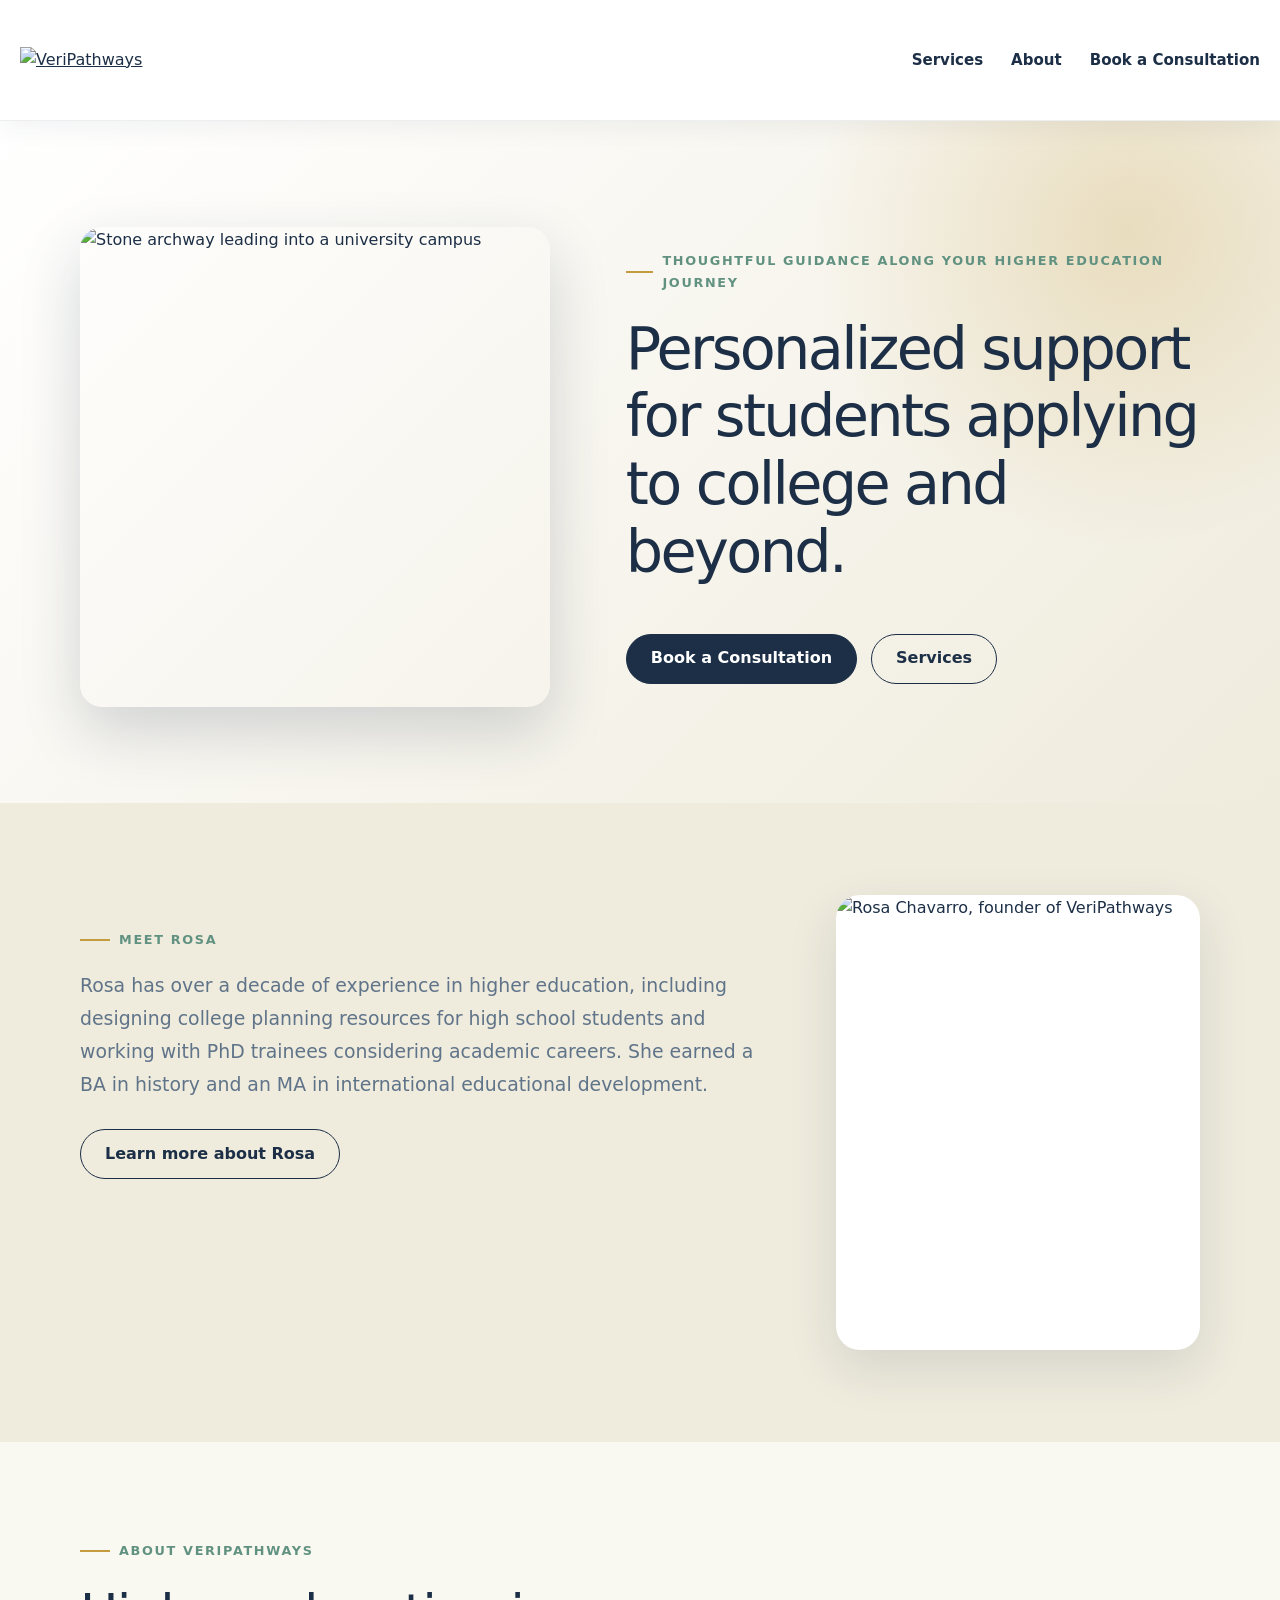
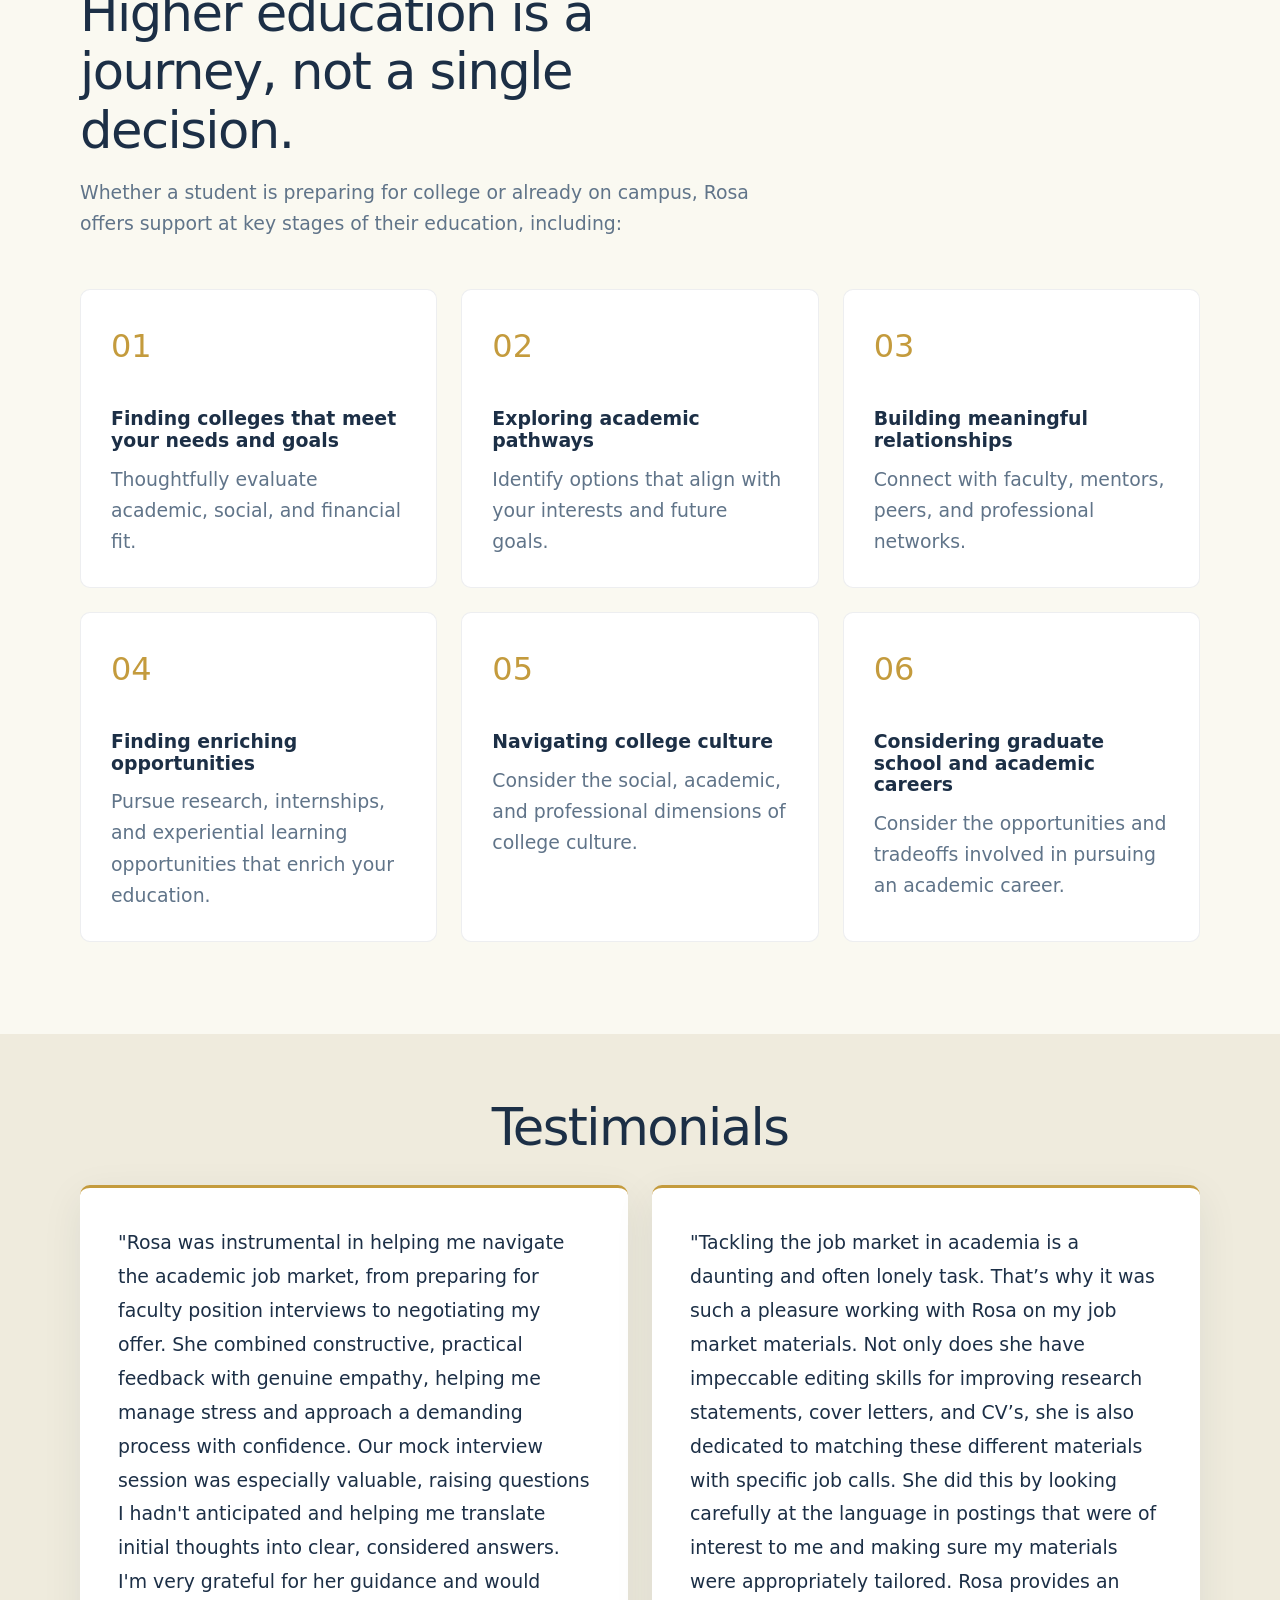
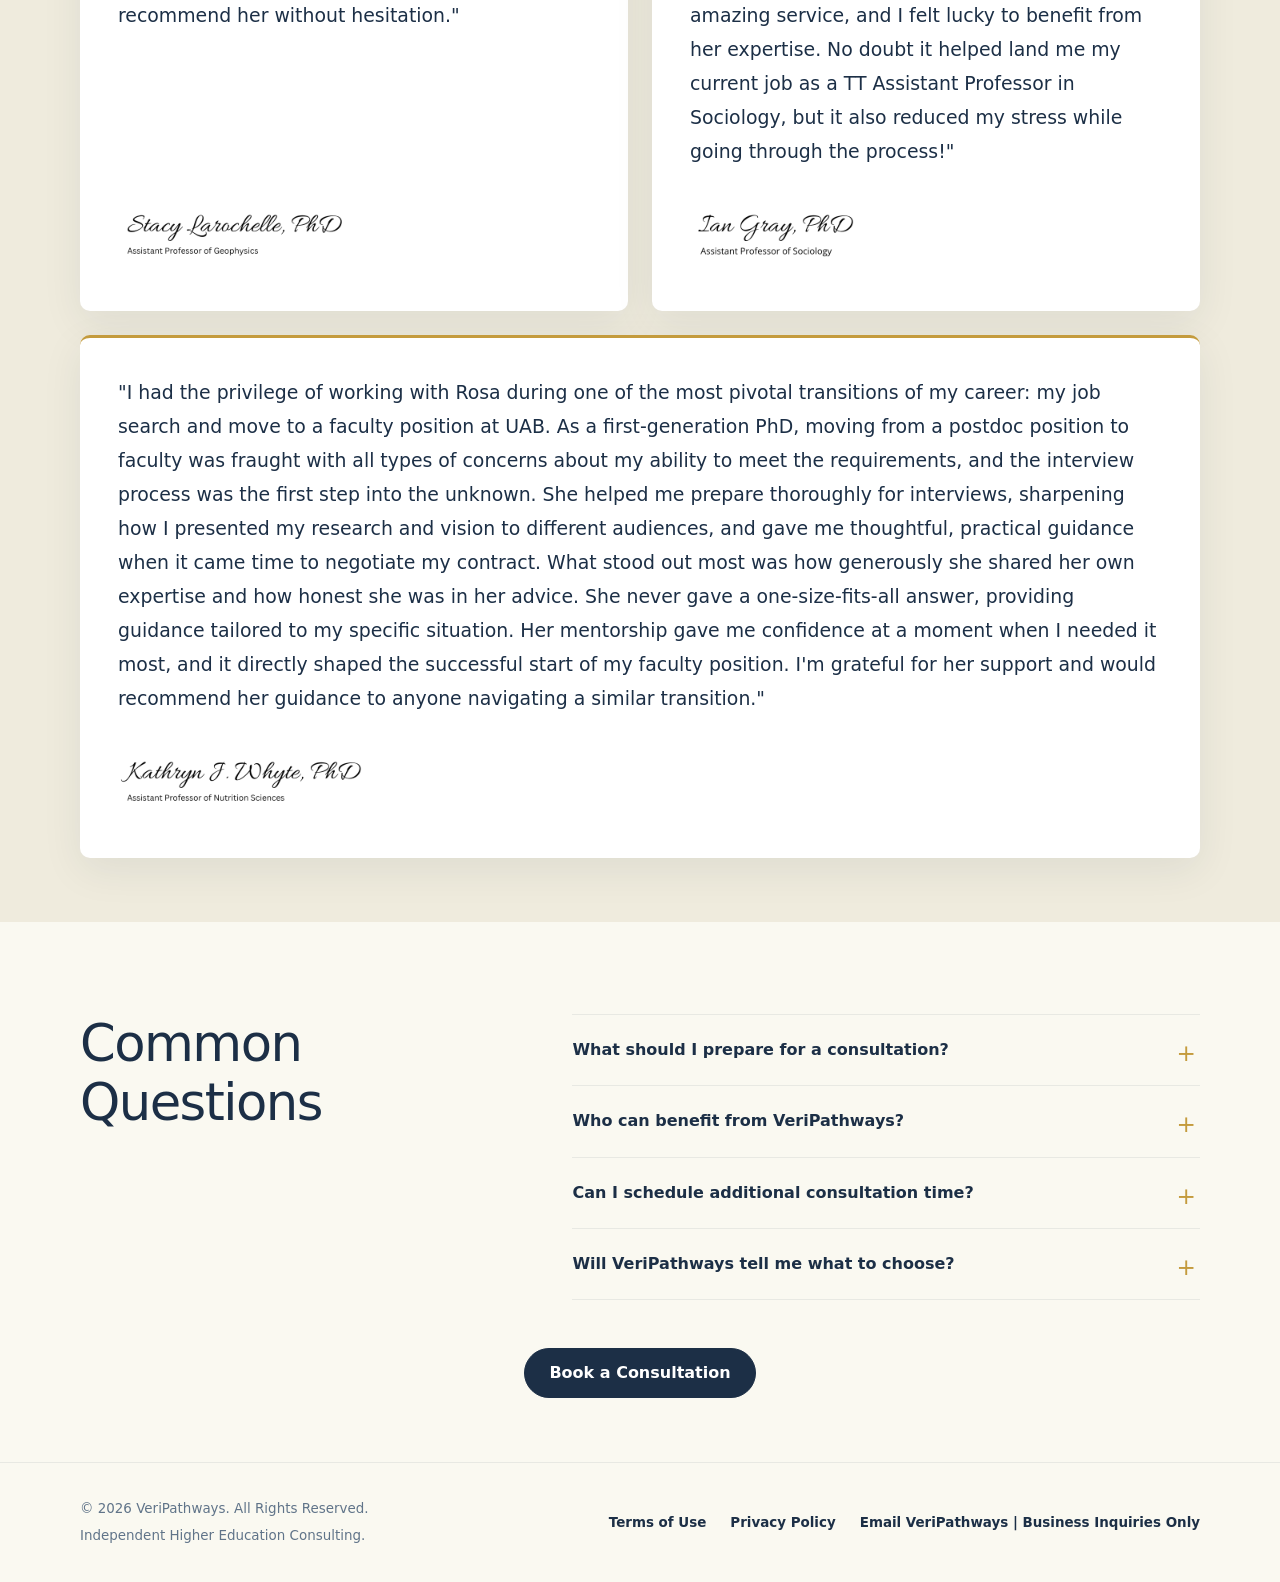
==== index.html @ 939613e5 "Package updates" ====
<!DOCTYPE html>
<html lang="en">
<head>
    <meta charset="UTF-8">
    <meta name="viewport" content="width=device-width, initial-scale=1.0">
    <meta name="description" content="VeriPathways provides strategic, personalized advising that helps students make intentional higher-education decisions.">
    <title>VeriPathways</title>
    <link rel="stylesheet" href="styles.css">
    <link rel="icon" href="assets/ico/veripathways-icon2.ico" sizes="any">
</head>

<body class="home-page">
    <header class="site-header">
        <nav class="nav container" aria-label="Main navigation">
            <a class="site-banner" href="index.html" aria-label="VeriPathways home">
                <img src="assets/images/company-logo/veripathways-logo.png" alt="VeriPathways">
            </a>
            <button class="nav-toggle" type="button" aria-expanded="false" aria-controls="main-navigation" aria-label="Toggle navigation menu">
                <span class="nav-toggle-line"></span>
                <span class="nav-toggle-line"></span>
                <span class="nav-toggle-line"></span>
            </button>
            <ul class="nav-links" id="main-navigation">
                <li><a href="services.html">Services</a></li>
                <li><a href="about.html">About</a></li>
                <li><a href="https://calendar.app.google/QWCmZcuxgJFNvqA4A" data-consultation-link>Book a Consultation</a></li>
            </ul>
        </nav>
    </header>

    <main id="top">
        <section class="hero">
            <div class="hero-grid container">
                <div class="hero-image">
                    <img src="assets/images/stock/stockuniversitycampus.jpg" alt="Stone archway leading into a university campus">
                </div>
                <div class="hero-content">
                    <p class="eyebrow">Thoughtful guidance along your higher education journey</p>
                    <h1>Personalized support for students applying to college and beyond.</h1>
                    <div class="hero-actions">
                        <a class="button" href="https://calendar.app.google/QWCmZcuxgJFNvqA4A" data-consultation-link>Book a Consultation</a>
                        <a class="button button-secondary" href="services.html">Services</a>
                    </div>
                </div>
            </div>
        </section>

        <section class="about-me" aria-labelledby="about-me-heading">
            <div class="about-me-content container">
                <div class="about-me-details">
                    <h2 class="eyebrow" id="about-me-heading">Meet Rosa</h2>
                    <p>
                        Rosa has over a decade of experience in higher education, including designing college planning
                        resources for high school students and working with PhD trainees considering academic careers.
                        She earned a BA in history and an MA in international educational development.
                    </p>
                    <a class="button button-secondary" href="about.html">Learn more about Rosa</a>
                </div>

                <figure class="about-me-portrait">
                    <img src="assets/images/founder/founder-portrait.jpg" alt="Rosa Chavarro, founder of VeriPathways" loading="lazy">
                </figure>
            </div>
        </section>

        <section aria-labelledby="why-heading">
            <div class="container">
                <div class="section-heading">
                    <p class="eyebrow">About VeriPathways</p>
                    <h2 id="why-heading">Higher education is a journey, not a single decision.</h2>
                    <p>
                        Whether a student is preparing for college or already on campus, Rosa offers support
                        at key stages of their education, including:
                    </p>
                </div>

                <div class="value-grid">
                    <article class="value-card">
                        <div class="value-number" aria-hidden="true">01</div>
                        <h3>Finding colleges that meet your needs and goals</h3>
                        <p>Thoughtfully evaluate academic, social, and financial fit.</p>
                    </article>
                    <article class="value-card">
                        <div class="value-number" aria-hidden="true">02</div>
                        <h3>Exploring academic pathways</h3>
                        <p>Identify options that align with your interests and future goals.</p>
                    </article>
                    <article class="value-card">
                        <div class="value-number" aria-hidden="true">03</div>
                        <h3>Building meaningful relationships</h3>
                        <p>Connect with faculty, mentors, peers, and professional networks.</p>
                    </article>
                    <article class="value-card">
                        <div class="value-number" aria-hidden="true">04</div>
                        <h3>Finding enriching opportunities</h3>
                        <p>Pursue research, internships, and experiential learning opportunities that enrich your education.</p>
                    </article>
                    <article class="value-card">
                        <div class="value-number" aria-hidden="true">05</div>
                        <h3>Navigating college culture</h3>
                        <p>Consider the social, academic, and professional dimensions of college culture.</p>
                    </article>
                    <article class="value-card">
                        <div class="value-number" aria-hidden="true">06</div>
                        <h3>Considering graduate school and academic careers</h3>
                        <!-- <h3>Graduate or PhD programs</h3> -->
                        <p>Consider the opportunities and tradeoffs involved in pursuing an academic career.</p>
                    </article>
                </div>
            </div>
        </section>

        <section class="testimonials-section" id="testimonials" aria-labelledby="testimonials-heading">
            <div class="container">
                <div class="section-heading">
                    <h2 id="testimonials-heading">Testimonials</h2>
                </div>

                <div class="testimonial-list">
                    <figure class="testimonial-card">
                        <blockquote>
                            <p>
                                "Rosa was instrumental in helping me navigate the academic job market, from preparing
                                for faculty position interviews to negotiating my offer. She combined constructive,
                                practical feedback with genuine empathy, helping me manage stress and approach a
                                demanding process with confidence. Our mock interview session was especially valuable,
                                raising questions I hadn't anticipated and helping me translate initial thoughts into
                                clear, considered answers. I'm very grateful for her guidance and would recommend her
                                without hesitation."
                            </p>
                        </blockquote>
                        <figcaption>
                            <img class="testimonial-signature"
                                src="assets/images/testimonial-signatures/testimonial-signature1.png"
                                alt="Stacy Larochelle, PhD, Assistant Professor of Geophysics">
                        </figcaption>
                    </figure>

                    <figure class="testimonial-card">
                        <blockquote>
                            <p>
                                "Tackling the job market in academia is a daunting and often lonely task.
                                 That’s why it was such a pleasure working with Rosa on my job market materials.
                                 Not only does she have impeccable editing skills for improving research statements,
                                 cover letters, and CV’s, she is also dedicated to matching these different materials
                                 with specific job calls. She did this by looking carefully at the language in postings
                                 that were of interest to me and making sure my materials were appropriately tailored.
                                 Rosa provides an amazing service, and I felt lucky to benefit from her expertise.
                                 No doubt it helped land me my current job as a TT Assistant Professor in Sociology,
                                 but it also reduced my stress while going through the process!"
                            </p>
                        </blockquote>
                        <figcaption>
                            <img class="testimonial-signature"
                                src="assets/images/testimonial-signatures/testimonial-signature3.png"
                                alt="Ian Gray, PhD, Assistant Professor of Sociology">
                        </figcaption>
                    </figure>

                    <figure class="testimonial-card testimonial-card-wide">
                        <blockquote>
                            <p>
                                "I had the privilege of working with Rosa during one of the most pivotal transitions
                                of my career: my job search and move to a faculty position at UAB. As a first-generation
                                PhD, moving from a postdoc position to faculty was fraught with all types of concerns
                                about my ability to meet the requirements, and the interview process was the first step
                                into the unknown. She helped me prepare thoroughly for interviews, sharpening how I
                                presented my research and vision to different audiences, and gave me thoughtful,
                                practical guidance when it came time to negotiate my contract. What stood out most was
                                how generously she shared her own expertise and how honest she was in her advice. She
                                never gave a one-size-fits-all answer, providing guidance tailored to my specific
                                situation. Her mentorship gave me confidence at a moment when I needed it most, and it
                                directly shaped the successful start of my faculty position. I'm grateful for her
                                support and would recommend her guidance to anyone navigating a similar transition."
                            </p>
                        </blockquote>
                        <figcaption>
                            <img class="testimonial-signature"
                                src="assets/images/testimonial-signatures/testimonial-signature2.png"
                                alt="Kathryn J. Whyte, PhD, Assistant Professor of Nutrition Sciences">
                        </figcaption>
                    </figure>
                </div>
            </div>
        </section>

        <section class="faq-section" aria-labelledby="faq-heading">
            <div class="faq-grid container">
                <div class="section-heading">
                    <h2 id="faq-heading">Common Questions</h2>
                </div>

                <div class="faq-list">
                    <details>
                        <summary>What should I prepare for a consultation?</summary>
                        <p>
                            Before scheduling a consultation, take some time to consider the questions you would like to discuss.
                        </p>
                    </details>
                    <details>
                        <summary>Who can benefit from VeriPathways?</summary>
                        <p>
                            Students and families preparing for college, navigating life on campus, considering
                            research or experiential opportunities, or exploring PhD or other graduate programs
                            can use consultations to think through their options.
                        </p>
                    </details>
                    <details>
                        <summary>Can I schedule additional consultation time?</summary>
                        <p>
                            Yes. Contact Rosa to discuss your needs and available scheduling options.
                        </p>
                    </details>
                    <details>
                        <summary>Will VeriPathways tell me what to choose?</summary>
                        <p>
                            VeriPathways can provide you with research, data, or perspective that can help you
                            consider as many factors as possible in your planning for college and beyond.
                        </p>
                    </details>
                </div>
            </div>
        </section>

        <section class="page-bottom-action" aria-label="Book a consultation">
            <div class="container">
                <a class="button" href="https://calendar.app.google/QWCmZcuxgJFNvqA4A" data-consultation-link>Book a Consultation</a>
            </div>
        </section>
    </main>

    <footer>
        <div class="footer-grid container">
            <div>
                <p class="footer-copy">© <span data-current-year>2026</span> VeriPathways. All Rights Reserved.</p>
                <p class="disclaimer">
                    Independent Higher Education Consulting.
                </p>
            </div>
            <ul class="footer-links" aria-label="Footer navigation">
                <li><a href="terms-of-use.html">Terms of Use</a></li>
                <li><a href="privacy-policy.html">Privacy Policy</a></li>
                <li class="footer-inquiries">
                    <a href="mailto:info@veripathways.com?subject=VeriPathways%20Inquiry" title="info@veripathways.com">Email VeriPathways | Business Inquiries Only</a>
                </li>
            </ul>
        </div>
    </footer>

    <script src="site.js" defer></script>
</body>
</html>
---- styles.css ----
:root {
    --vp-primary: oklch(0.30 0.05 255);
    --vp-secondary: oklch(0.62 0.06 170);
    --vp-accent: oklch(0.71 0.12 85);
    --vp-muted: oklch(0.55 0.04 250);
    --vp-light: oklch(0.94 0.02 95);
    --vp-paper: oklch(0.98 0.01 95);
    --vp-white: #ffffff;

    --vp-accent-light: oklch(from var(--vp-accent) l c h / 0.18);
    --vp-line: oklch(from var(--vp-primary) l c h / 0.08);
    --vp-shadow-soft: 0 12px 40px oklch(from var(--vp-primary) l c h / 0.08);
    --vp-shadow-medium: 0 18px 50px oklch(from var(--vp-primary) l c h / 0.12);
    --vp-radius: 0.625rem;
    --vp-font-sans: ui-sans-serif, system-ui, -apple-system, BlinkMacSystemFont, "Segoe UI", sans-serif;
}

* {
    box-sizing: border-box;
    margin: 0;
    padding: 0;
}

html {
    scroll-behavior: smooth;
}

body {
    background: var(--vp-paper);
    color: var(--vp-primary);
    font-family: var(--vp-font-sans);
    line-height: 1.65;
}

a {
    color: inherit;
}

:where(a, button, summary):focus-visible {
    outline: 3px solid var(--vp-accent);
    outline-offset: 4px;
}

.container {
    width: min(1120px, calc(100% - 40px));
    margin: 0 auto;
}

.site-header {
    position: sticky;
    top: 0;
    z-index: 20;
    border-bottom: 1px solid var(--vp-line);
    background: var(--vp-white);
    box-shadow: 0 6px 24px oklch(from var(--vp-primary) l c h / 0.06);
    transition: transform 0.25s ease;
}

.site-header.header-hidden {
    transform: translateY(-100%);
}

.site-banner {
    display: flex;
    align-items: center;
    align-self: stretch;
    overflow: hidden;
}

.site-banner img {
    display: block;
    width: min(100%, 400px);
    height: auto;
    max-height: 110px;
    object-fit: contain;
}

.nav {
    width: min(1360px, calc(100% - 40px));
    min-height: 120px;
    display: grid;
    grid-template-columns: repeat(2, minmax(0, 1fr));
    align-items: center;
}

.nav-links {
    display: flex;
    align-items: center;
    justify-content: flex-end;
    gap: 28px;
    list-style: none;
}

.nav-toggle {
    display: none;
    width: 46px;
    height: 46px;
    border: 1px solid var(--vp-line);
    border-radius: var(--vp-radius);
    background: var(--vp-white);
    color: var(--vp-primary);
    cursor: pointer;
}

.nav-toggle-line {
    display: block;
    width: 22px;
    height: 2px;
    margin: 4px auto;
    border-radius: 999px;
    background: currentColor;
    transition: transform 0.2s ease, opacity 0.2s ease;
}

.nav-links a {
    color: var(--vp-primary);
    font-size: 0.94rem;
    font-weight: 650;
    text-decoration: none;
}

.nav-links a:hover {
    color: var(--vp-secondary);
}

.nav-links a[aria-current="page"] {
    color: var(--vp-secondary);
}

.button {
    display: inline-flex;
    align-items: center;
    justify-content: center;
    min-height: 50px;
    padding: 0 24px;
    border: 1px solid var(--vp-primary);
    border-radius: 999px;
    background: var(--vp-primary);
    color: var(--vp-white);
    font-weight: 750;
    text-decoration: none;
    transition: transform 0.2s ease, background 0.2s ease, box-shadow 0.2s ease;
}

.button:hover {
    transform: translateY(-2px);
    background: var(--vp-secondary);
    box-shadow: 0 10px 24px oklch(from var(--vp-primary) l c h / 0.2);
}

.button-secondary {
    background: transparent;
    color: var(--vp-primary);
}

.button-secondary:hover {
    background: var(--vp-light);
    color: var(--vp-primary);
}

.hero {
    position: relative;
    overflow: hidden;
    padding: 106px 0 96px;
    background:
        radial-gradient(circle at 88% 16%, oklch(from var(--vp-accent) l c h / 0.25), transparent 25%),
        linear-gradient(135deg, var(--vp-white) 0%, var(--vp-light) 100%);
}

.hero-grid {
    position: relative;
    z-index: 1;
    display: grid;
    grid-template-columns: minmax(0, 0.9fr) minmax(0, 1.1fr);
    align-items: center;
    gap: clamp(38px, 6vw, 76px);
}

.hero-image img {
    display: block;
    width: 100%;
    min-height: 480px;
    object-fit: cover;
    border-radius: 22px;
    box-shadow: 0 24px 60px oklch(from var(--vp-primary) l c h / 0.18);
}

.hero-content h1 {
    max-width: 680px;
    margin-bottom: clamp(34px, 4vw, 48px);
    margin-right: 0;
    margin-left: 0;
    font-size: clamp(2.8rem, 4.6vw, 4.5rem);
}

.eyebrow {
    display: inline-flex;
    align-items: center;
    gap: 9px;
    margin-bottom: 22px;
    color: var(--vp-secondary);
    font-size: 0.8rem;
    font-weight: 850;
    letter-spacing: 0.13em;
    text-transform: uppercase;
}

.eyebrow::before {
    content: "";
    width: 30px;
    height: 2px;
    background: var(--vp-accent);
}

h1, h2, h3 {
    font-family: var(--vp-font-sans);
    line-height: 1.15;
}

h1 {
    max-width: 740px;
    margin: 0 auto 25px;
    color: var(--vp-primary);
    font-size: clamp(3rem, 6vw, 5.2rem);
    font-weight: 500;
    letter-spacing: -0.045em;
}

.hero-copy {
    max-width: 660px;
    margin: 0 0 34px;
    color: var(--vp-muted);
    font-size: 1.18rem;
}

.hero-actions {
    display: flex;
    flex-wrap: wrap;
    justify-content: flex-start;
    gap: 14px;
}

section {
    padding: 92px 0;
}

.section-heading {
    max-width: 720px;
    margin-bottom: 50px;
}

.section-heading h2 {
    margin-bottom: 17px;
    color: var(--vp-primary);
    font-size: clamp(2.2rem, 4vw, 3.4rem);
    font-weight: 500;
    letter-spacing: -0.03em;
}

.section-heading p:not(.eyebrow) {
    color: var(--vp-muted);
    font-size: 1.08rem;
}

.value-grid {
    display: grid;
    grid-template-columns: repeat(3, 1fr);
    gap: 24px;
}

.value-card {
    padding: 30px;
    border: 1px solid var(--vp-line);
    border-radius: var(--vp-radius);
    background: var(--vp-white);
}

.value-number {
    margin-bottom: 35px;
    color: var(--vp-accent);
    font-size: 2rem;
}

.value-card h3 {
    margin-bottom: 12px;
    color: var(--vp-primary);
    font-size: 1.18rem;
}

.value-card p {
    color: var(--vp-muted);
    font-size: 0.96rem;
}

.process {
    background: var(--vp-light);
}

.process-grid {
    display: grid;
    grid-template-columns: repeat(4, 1fr);
    gap: 18px;
    counter-reset: process;
}

.process-step {
    position: relative;
    padding: 29px 24px;
    border-top: 3px solid var(--vp-accent);
    background: var(--vp-white);
    counter-increment: process;
}

.process-step::before {
    content: "0" counter(process);
    display: block;
    margin-bottom: 25px;
    color: var(--vp-secondary);
    font-size: 0.8rem;
    font-weight: 850;
    letter-spacing: 0.12em;
}

.process-step h3 {
    margin-bottom: 10px;
    color: var(--vp-primary);
    font-size: 1.08rem;
}

.process-step p {
    color: var(--vp-muted);
    font-size: 0.92rem;
}

.consultation-panel {
    display: grid;
    grid-template-columns: 1.4fr auto;
    align-items: center;
    gap: 28px;
    max-width: 930px;
    margin: 0 auto;
    padding: 38px;
    border: 1px solid var(--vp-line);
    border-radius: 22px;
    background: var(--vp-white);
    box-shadow: var(--vp-shadow-soft);
}

.consultation-panel h2,
.consultation-panel h3 {
    margin-bottom: 12px;
    color: var(--vp-primary);
    font-size: 1.8rem;
    font-weight: 500;
}

.consultation-panel p {
    color: var(--vp-muted);
    font-size: 0.96rem;
}

.consultation-panel .button {
    white-space: nowrap;
}

.page-hero {
    min-height: calc(100vh - 110px);
    background:
        radial-gradient(circle at 88% 16%, oklch(from var(--vp-accent) l c h / 0.2), transparent 25%),
        linear-gradient(135deg, var(--vp-white) 0%, var(--vp-light) 100%);
}

.page-hero .section-heading {
    max-width: 800px;
    margin: 0 auto 50px;
    text-align: center;
}

.page-hero h1 {
    max-width: 800px;
    font-size: clamp(2.7rem, 5vw, 4.5rem);
}

.services-hero {
    min-height: auto;
    padding-bottom: 52px;
}

.services-hero .section-heading {
    margin-bottom: 0;
}

.services-banner {
    display: block;
    width: 100%;
    height: auto;
    margin-top: 32px;
    border-radius: 24px;
    box-shadow: var(--vp-shadow-medium);
}

.services-packages {
    padding: 72px 0;
    background: var(--vp-white);
}

.services-packages .section-heading {
    max-width: 800px;
    margin: 0 auto 36px;
    text-align: center;
}

.package-grid {
    display: grid;
    grid-template-columns: repeat(2, minmax(0, 1fr));
    align-items: stretch;
    gap: 24px;
}

.package-card {
    display: flex;
    flex-direction: column;
    padding: 34px;
    border: 1px solid var(--vp-line);
    border-top: 3px solid var(--vp-accent);
    border-radius: var(--vp-radius);
    background: var(--vp-paper);
    box-shadow: var(--vp-shadow-soft);
}

.package-card-wide {
    grid-column: 1 / -1;
}

.package-label {
    margin-bottom: 12px;
    color: var(--vp-secondary);
    font-size: 0.78rem;
    font-weight: 850;
    letter-spacing: 0.12em;
    text-transform: uppercase;
}

.package-card h2 {
    margin-bottom: 14px;
    font-size: clamp(1.45rem, 2.5vw, 2rem);
    font-weight: 550;
    letter-spacing: -0.025em;
}

.package-fit {
    min-height: 5.5rem;
    padding-bottom: 20px;
    border-bottom: 1px solid var(--vp-line);
    color: var(--vp-muted);
}

.package-card ul {
    display: grid;
    gap: 9px;
    margin-top: auto;
    padding-top: 20px;
    padding-left: 1.2rem;
}

.package-card li::marker {
    color: var(--vp-secondary);
}

.package-note {
    max-width: 900px;
    margin: 28px auto 0;
    color: var(--vp-muted);
    font-size: 0.92rem;
    text-align: center;
}

.testimonials-section {
    padding: 64px 0;
    background: var(--vp-light);
}

.testimonials-section .section-heading {
    max-width: 800px;
    margin: 0 auto 28px;
    text-align: center;
}

.testimonials-section h2 {
    max-width: 800px;
    margin-bottom: 0;
    font-size: clamp(2.2rem, 4vw, 3.2rem);
}

.testimonial-list {
    display: grid;
    grid-template-columns: repeat(2, minmax(0, 1fr));
    gap: 24px;
}

.testimonial-card {
    display: flex;
    flex-direction: column;
    padding: 38px;
    border-top: 3px solid var(--vp-accent);
    border-radius: var(--vp-radius);
    background: var(--vp-white);
    box-shadow: var(--vp-shadow-soft);
}

.testimonial-card blockquote {
    flex: 1;
    margin: 0;
}

.testimonial-card-wide {
    grid-column: 1 / -1;
}

.testimonial-card blockquote p {
    color: var(--vp-primary);
    font-size: 1.08rem;
    line-height: 1.8;
}

.testimonial-card figcaption {
    display: grid;
    gap: 3px;
    margin-top: 24px;
    color: var(--vp-primary);
}

.testimonial-card figcaption span {
    color: var(--vp-muted);
    font-size: 0.94rem;
}

.testimonial-signature {
    display: block;
    width: min(100%, 320px);
    height: auto;
}

.page-cta {
    display: grid;
    justify-items: center;
    gap: 24px;
    padding: 70px 20px;
    background: var(--vp-light);
    text-align: center;
}

.page-cta h2 {
    margin-bottom: 0;
    color: var(--vp-primary);
    font-size: clamp(2rem, 4vw, 3rem);
    font-weight: 500;
}

.about {
    background: var(--vp-primary);
    color: var(--vp-white);
}

.about-content {
    display: grid;
    grid-template-columns: minmax(260px, 0.72fr) minmax(0, 1.28fr);
    align-items: center;
    gap: 64px;
}

.about-portrait {
    overflow: hidden;
    margin-top: 0;
    border: 1px solid oklch(from var(--vp-white) l c h / 0.18);
    border-radius: 24px;
    background: var(--vp-white);
    box-shadow: 0 24px 55px oklch(from var(--vp-primary) l c h / 0.3);
}

.about-portrait img {
    display: block;
    width: 100%;
    aspect-ratio: 4 / 5;
    object-fit: cover;
    object-position: center 38%;
}

.about .eyebrow {
    color: var(--vp-accent);
}

.about-name {
    width: min(100%, 520px);
    margin: 0 0 22px;
}

.about-name img {
    display: block;
    width: 100%;
    height: auto;
}

.about-copy {
    display: grid;
    gap: 17px;
    color: var(--vp-light);
}

.about-details > .button {
    margin-top: 30px;
    border-color: var(--vp-accent);
    background: var(--vp-accent);
    color: var(--vp-primary);
}

.about-page {
    min-height: calc(100vh - 110px);
}

.about-me {
    background: var(--vp-light);
}

.about-me-content {
    display: grid;
    grid-template-columns: minmax(0, 1.3fr) minmax(220px, 0.7fr);
    align-items: start;
    gap: clamp(40px, 7vw, 80px);
}

.about-me-details {
    margin-top: 28px;
}

.about-me-portrait {
    overflow: hidden;
    margin-top: 0;
    border-radius: 24px;
    background: var(--vp-white);
    box-shadow: var(--vp-shadow-medium);
}

.about-me-portrait img {
    display: block;
    width: 100%;
    aspect-ratio: 4 / 5;
    object-fit: cover;
    object-position: center 38%;
}

.about-me-details h2:not(.eyebrow) {
    max-width: 680px;
    margin-bottom: 20px;
    color: var(--vp-primary);
    font-size: clamp(2.2rem, 4vw, 3.4rem);
    font-weight: 500;
    letter-spacing: -0.03em;
}

.about-me-details > p:not(.eyebrow) {
    max-width: 680px;
    color: var(--vp-muted);
    font-size: clamp(1.12rem, 0.95rem + 0.35vw, 1.25rem);
    line-height: 1.75;
}

.about-me-details > p:not(.eyebrow) + p {
    margin-top: 18px;
}

.about-me-details .button {
    margin-top: 28px;
}

.faq-grid {
    display: grid;
    grid-template-columns: 0.8fr 1.2fr;
    gap: 74px;
}

.faq-list {
    border-top: 1px solid var(--vp-line);
}

details {
    border-bottom: 1px solid var(--vp-line);
}

summary {
    position: relative;
    padding: 22px 34px 22px 0;
    color: var(--vp-primary);
    font-weight: 750;
    cursor: pointer;
    list-style: none;
}

summary::-webkit-details-marker {
    display: none;
}

summary::after {
    content: "+";
    position: absolute;
    top: 19px;
    right: 4px;
    color: var(--vp-accent);
    font-size: 1.45rem;
    font-weight: 400;
}

details[open] summary::after {
    content: "−";
}

details p {
    padding: 0 34px 22px 0;
    color: var(--vp-muted);
    font-size: 0.94rem;
}

.page-bottom-action {
    padding: 0 0 64px;
    text-align: center;
}

.faq-section {
    padding-bottom: 48px;
}

.contact-panel {
    display: grid;
    grid-template-columns: 1fr auto;
    align-items: center;
    gap: 35px;
    padding: 50px;
    border-radius: 24px;
    background: var(--vp-accent-light);
}

.contact-panel h2 {
    margin-bottom: 10px;
    color: var(--vp-primary);
    font-size: clamp(2rem, 4vw, 3rem);
    font-weight: 500;
}

.contact-panel p {
    max-width: 650px;
    color: var(--vp-muted);
}

footer {
    padding: 35px 0;
    border-top: 1px solid var(--vp-line);
    background: var(--vp-paper);
}

.footer-grid {
    display: flex;
    align-items: center;
    justify-content: space-between;
    gap: 30px;
}

.footer-copy,
.disclaimer {
    color: var(--vp-muted);
    font-size: 0.84rem;
}

.disclaimer {
    max-width: 620px;
    margin-top: 4px;
}

.home-page main p:not(.eyebrow) {
    font-family: var(--vp-font-sans);
    font-size: 1.18rem;
    font-style: normal;
}

.footer-links {
    display: flex;
    align-items: center;
    gap: 24px;
    list-style: none;
}

.footer-links a {
    color: var(--vp-primary);
    font-size: 0.84rem;
    font-weight: 700;
    text-decoration: none;
}

.footer-links a:hover,
.footer-links a[aria-current="page"] {
    color: var(--vp-secondary);
    text-decoration: underline;
    text-underline-offset: 4px;
}

.content-page {
    min-height: calc(100vh - 110px);
    background:
        radial-gradient(circle at 88% 16%, oklch(from var(--vp-accent) l c h / 0.16), transparent 25%),
        linear-gradient(135deg, var(--vp-white) 0%, var(--vp-light) 100%);
}

.content-page > .container {
    max-width: 900px;
}

.content-page > .legal-content {
    max-width: 780px;
}

.content-page-heading {
    max-width: 780px;
    margin-bottom: 45px;
}

.content-page-heading h1 {
    max-width: 780px;
    margin: 0 0 10px;
    font-size: clamp(2.7rem, 5vw, 4.5rem);
}

.content-page-heading > p:not(.policy-date) {
    color: var(--vp-muted);
    font-size: 1.08rem;
}

.legal-content h2 {
    margin: 35px 0 10px;
    color: var(--vp-primary);
    font-size: 1.55rem;
    font-weight: 500;
}

.legal-content p:not(.eyebrow) {
    color: var(--vp-muted);
}

.legal-content a {
    color: var(--vp-primary);
    font-weight: 700;
}

.policy-date {
    margin-bottom: 0;
    font-size: 0.9rem;
}

@media (max-width: 900px) {
    .hero-grid,
    .about-content,
    .about-me-content,
    .faq-grid {
        grid-template-columns: 1fr;
    }

    .hero-image {
        max-width: 680px;
        margin: 0 auto;
    }

    .hero-image img {
        min-height: 0;
        aspect-ratio: 16 / 9;
    }

    .hero-content {
        text-align: center;
    }

    .hero-content h1,
    .hero-copy {
        margin-right: auto;
        margin-left: auto;
    }

    .hero-actions {
        justify-content: center;
    }

    .about-portrait {
        max-width: 440px;
        margin-top: 0;
    }

    .about-me-portrait {
        width: min(100%, 440px);
        margin: 0 auto;
    }

    .about-me-details {
        margin-top: 0;
    }

    .value-grid {
        grid-template-columns: 1fr;
    }

    .testimonial-list {
        grid-template-columns: 1fr;
    }

    .package-grid {
        grid-template-columns: 1fr;
    }

    .process-grid {
        grid-template-columns: repeat(2, 1fr);
    }

    .faq-grid {
        gap: 20px;
    }
}

@media (max-width: 700px) {
    .container {
        width: min(100% - 28px, 1120px);
    }

    .services-packages {
        padding: 58px 0;
    }

    .package-card {
        padding: 26px;
    }

    .package-fit {
        min-height: 0;
    }

    .nav {
        min-height: 0;
        grid-template-columns: minmax(0, 1fr) auto;
        gap: 10px;
        padding: 10px 0 14px;
    }

    .site-banner {
        justify-content: flex-start;
    }

    .site-banner img {
        width: auto;
        max-width: 100%;
        height: 84px;
        max-height: none;
    }

    .nav-links {
        grid-column: 1 / -1;
        justify-content: center;
        flex-wrap: wrap;
        gap: 10px;
    }

    .nav-toggle {
        display: block;
        align-self: center;
    }

    .nav.nav-enhanced .nav-links {
        display: none;
    }

    .nav.nav-enhanced .nav-links.is-open {
        display: flex;
        flex-direction: column;
        align-items: stretch;
        padding-top: 8px;
    }

    .nav.nav-enhanced .nav-links a {
        display: block;
        padding: 10px 14px;
        text-align: center;
    }

    .nav-toggle[aria-expanded="true"] .nav-toggle-line:nth-child(1) {
        transform: translateY(6px) rotate(45deg);
    }

    .nav-toggle[aria-expanded="true"] .nav-toggle-line:nth-child(2) {
        opacity: 0;
    }

    .nav-toggle[aria-expanded="true"] .nav-toggle-line:nth-child(3) {
        transform: translateY(-6px) rotate(-45deg);
    }

    .nav-links a {
        font-size: 0.76rem;
    }

    .hero {
        padding: 78px 0 70px;
    }

    h1 {
        font-size: clamp(2.7rem, 15vw, 4rem);
    }

    section {
        padding: 70px 0;
    }

    .process-grid {
        grid-template-columns: 1fr;
    }

    .consultation-panel {
        grid-template-columns: 1fr;
        padding: 28px;
    }

    .consultation-panel .button {
        width: 100%;
        white-space: normal;
    }

    .contact-panel {
        grid-template-columns: 1fr;
        padding: 34px 27px;
    }

    .contact-panel .button {
        width: 100%;
    }

    .footer-grid {
        flex-direction: column;
        align-items: flex-start;
    }

    .footer-links {
        flex-wrap: wrap;
        row-gap: 18px;
    }

    .footer-inquiries {
        flex-basis: 100%;
    }
}

@media (prefers-reduced-motion: reduce) {
    html {
        scroll-behavior: auto;
    }

    *,
    *::before,
    *::after {
        animation-duration: 0.01ms !important;
        animation-iteration-count: 1 !important;
        transition-duration: 0.01ms !important;
    }
}

/* Error page */
body.error-page {
    display: flex;
    justify-content: center;
    align-items: center;
    height: 100vh;
    padding: 2rem;
    background: var(--vp-light);
    color: var(--vp-primary);
    font-family: Arial, Helvetica, sans-serif;
    line-height: normal;
}

.error-page .error-container {
    max-width: 600px;
    text-align: center;
    background: var(--vp-white);
    padding: 3rem;
    border-radius: 12px;
    box-shadow: 0 10px 30px oklch(from var(--vp-primary) l c h / 0.08);
}

.error-page h1 {
    max-width: none;
    margin-bottom: 1rem;
    color: var(--vp-primary);
    font-family: Arial, Helvetica, sans-serif;
    font-size: 4rem;
    font-weight: 700;
    letter-spacing: normal;
}

.error-page h2 {
    margin-bottom: 1rem;
    color: var(--vp-primary);
    font-family: Arial, Helvetica, sans-serif;
    font-size: 1.5rem;
    font-weight: 700;
}

.error-page p {
    margin-bottom: 2rem;
    color: var(--vp-secondary);
    line-height: 1.6;
}

.error-page a {
    display: inline-block;
    padding: 12px 24px;
    border-radius: 6px;
    background: var(--vp-primary);
    color: var(--vp-white);
    font-weight: 400;
    text-decoration: none;
    transition: background 0.2s ease;
}

.error-page a:hover {
    background: var(--vp-secondary);
    transform: none;
    box-shadow: none;
}
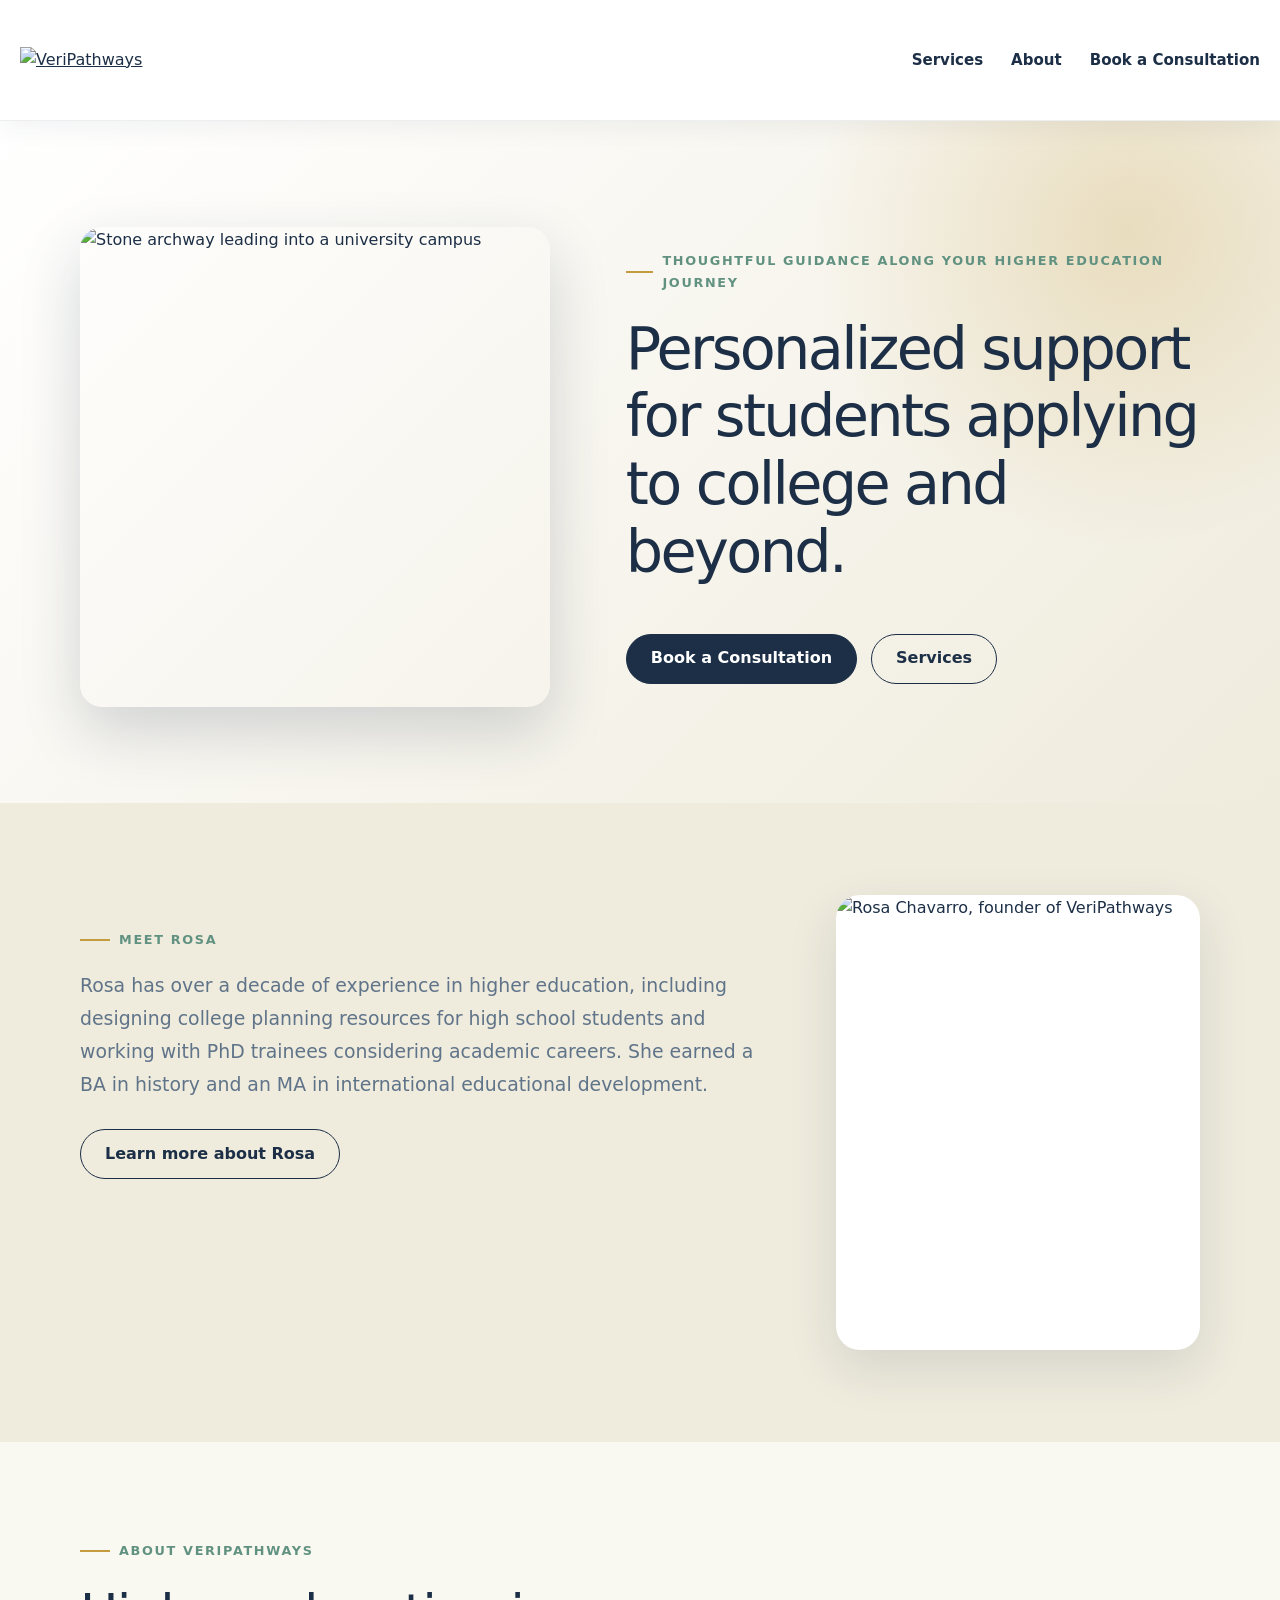
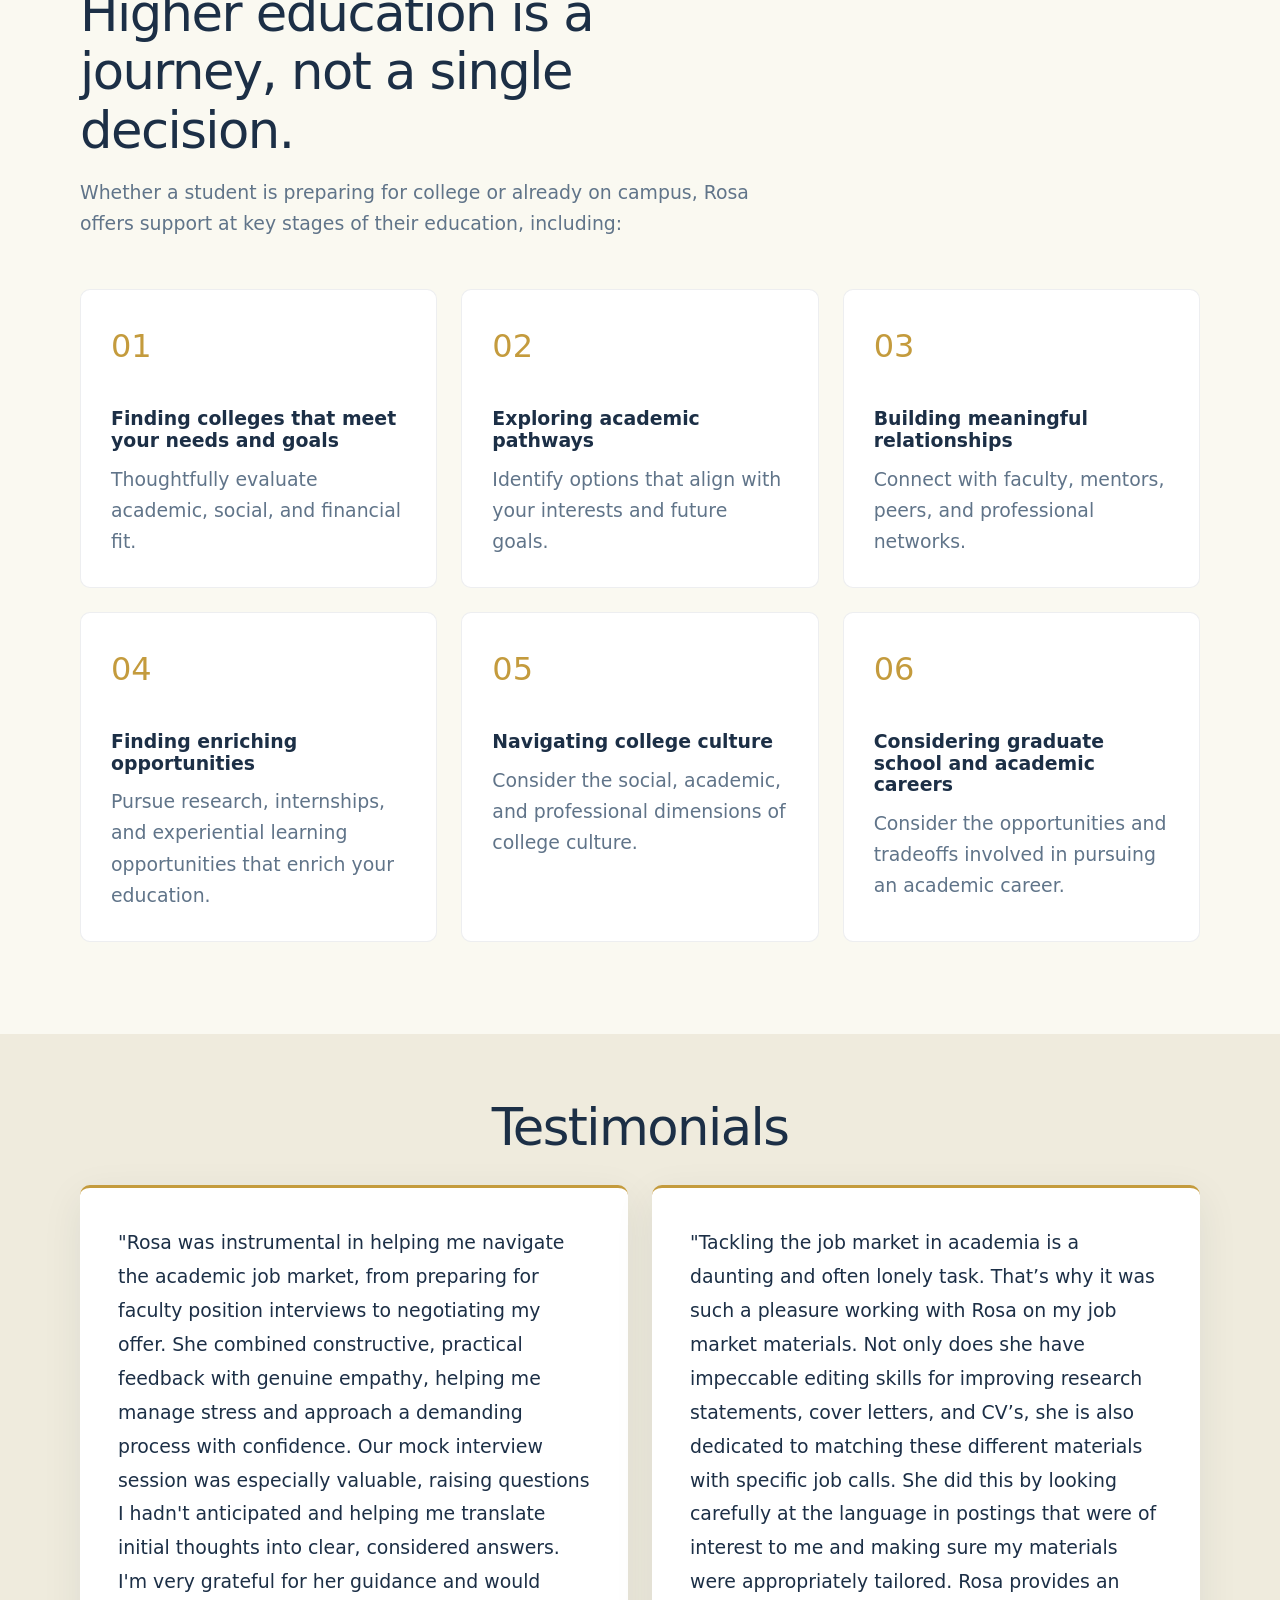
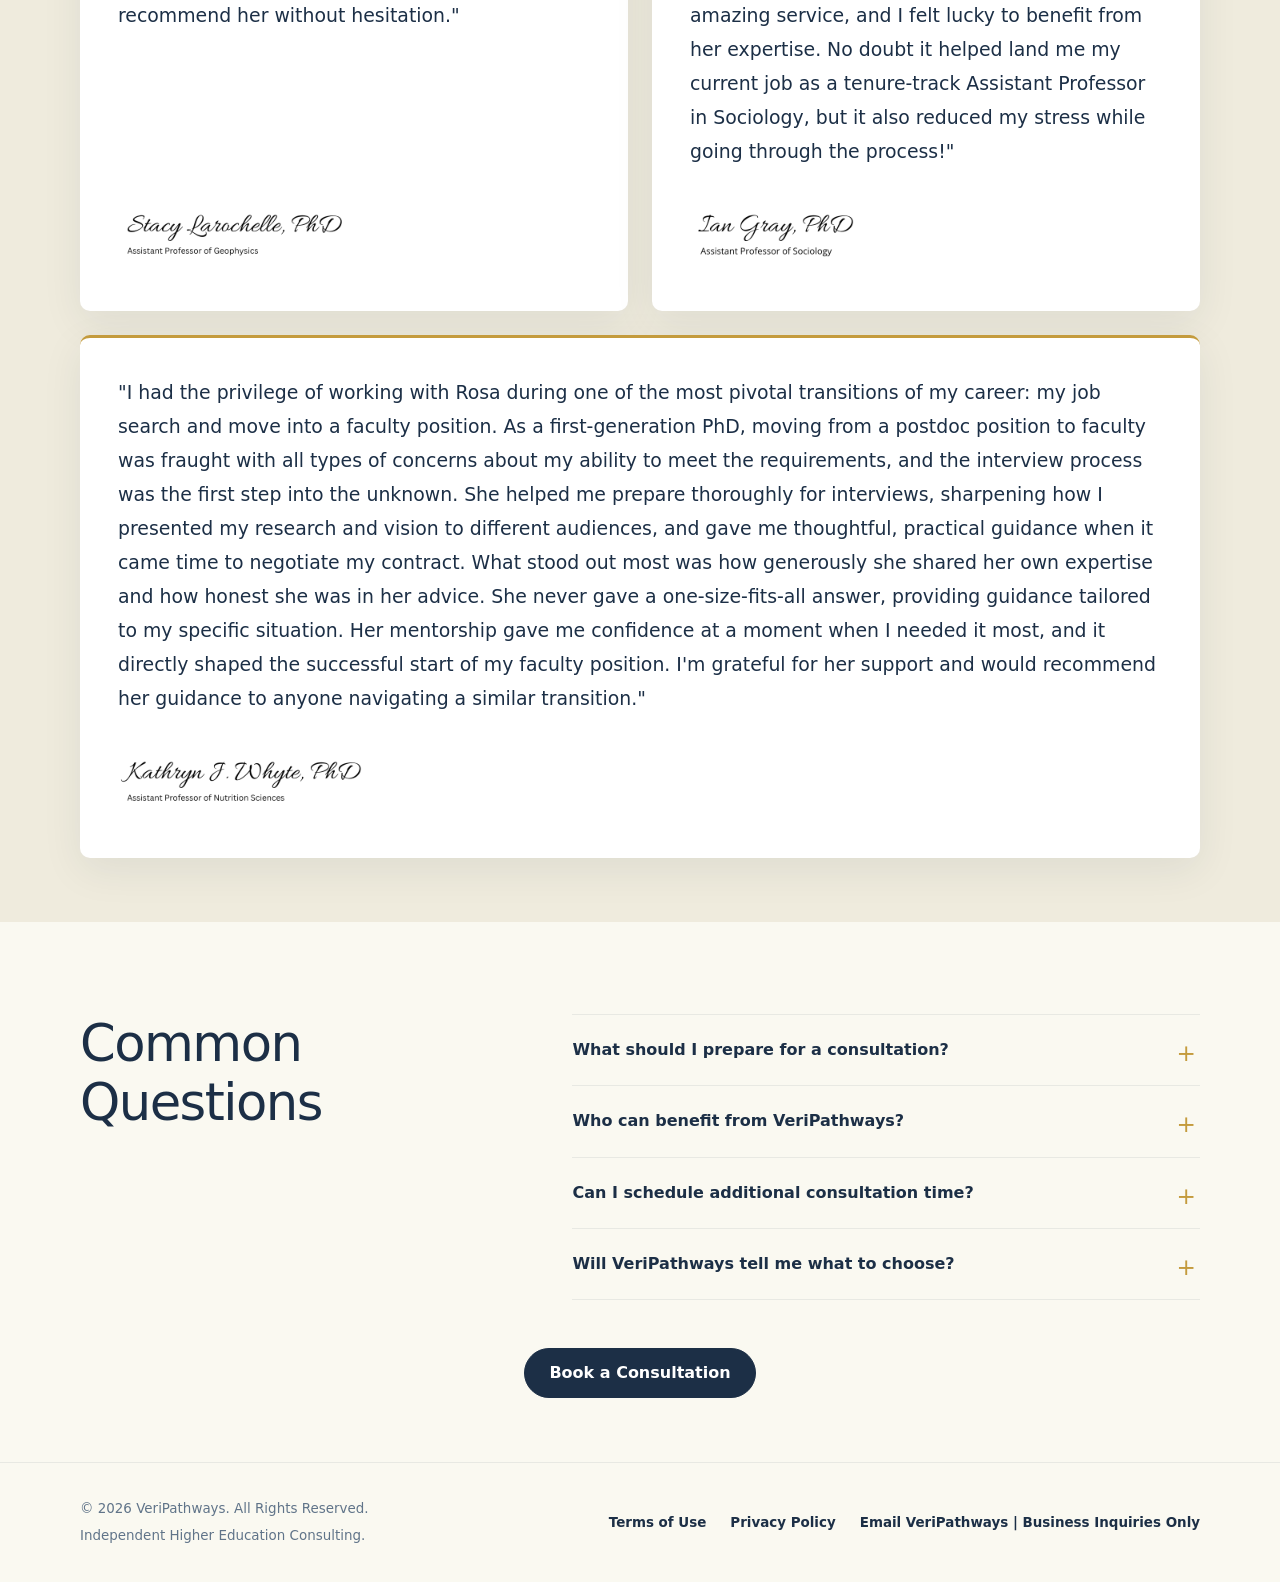
==== commit 9998703c: "small edits to index page" ====
--- a/index.html
+++ b/index.html
@@ -4,7 +4,7 @@
     <meta charset="UTF-8">
     <meta name="viewport" content="width=device-width, initial-scale=1.0">
     <meta name="description" content="VeriPathways provides strategic, personalized advising that helps students make intentional higher-education decisions.">
-    <title>VeriPathways</title>
+    <title>VeriPathways | Personalized College Admissions Consulting</title>
     <link rel="stylesheet" href="styles.css">
     <link rel="icon" href="assets/ico/veripathways-icon2.ico" sizes="any">
 </head>
@@ -146,7 +146,7 @@
                                  with specific job calls. She did this by looking carefully at the language in postings
                                  that were of interest to me and making sure my materials were appropriately tailored.
                                  Rosa provides an amazing service, and I felt lucky to benefit from her expertise.
-                                 No doubt it helped land me my current job as a TT Assistant Professor in Sociology,
+                                 No doubt it helped land me my current job as a tenure-track Assistant Professor in Sociology,
                                  but it also reduced my stress while going through the process!"
                             </p>
                         </blockquote>
@@ -161,7 +161,7 @@
                         <blockquote>
                             <p>
                                 "I had the privilege of working with Rosa during one of the most pivotal transitions
-                                of my career: my job search and move to a faculty position at UAB. As a first-generation
+                                of my career: my job search and move into a faculty position. As a first-generation
                                 PhD, moving from a postdoc position to faculty was fraught with all types of concerns
                                 about my ability to meet the requirements, and the interview process was the first step
                                 into the unknown. She helped me prepare thoroughly for interviews, sharpening how I
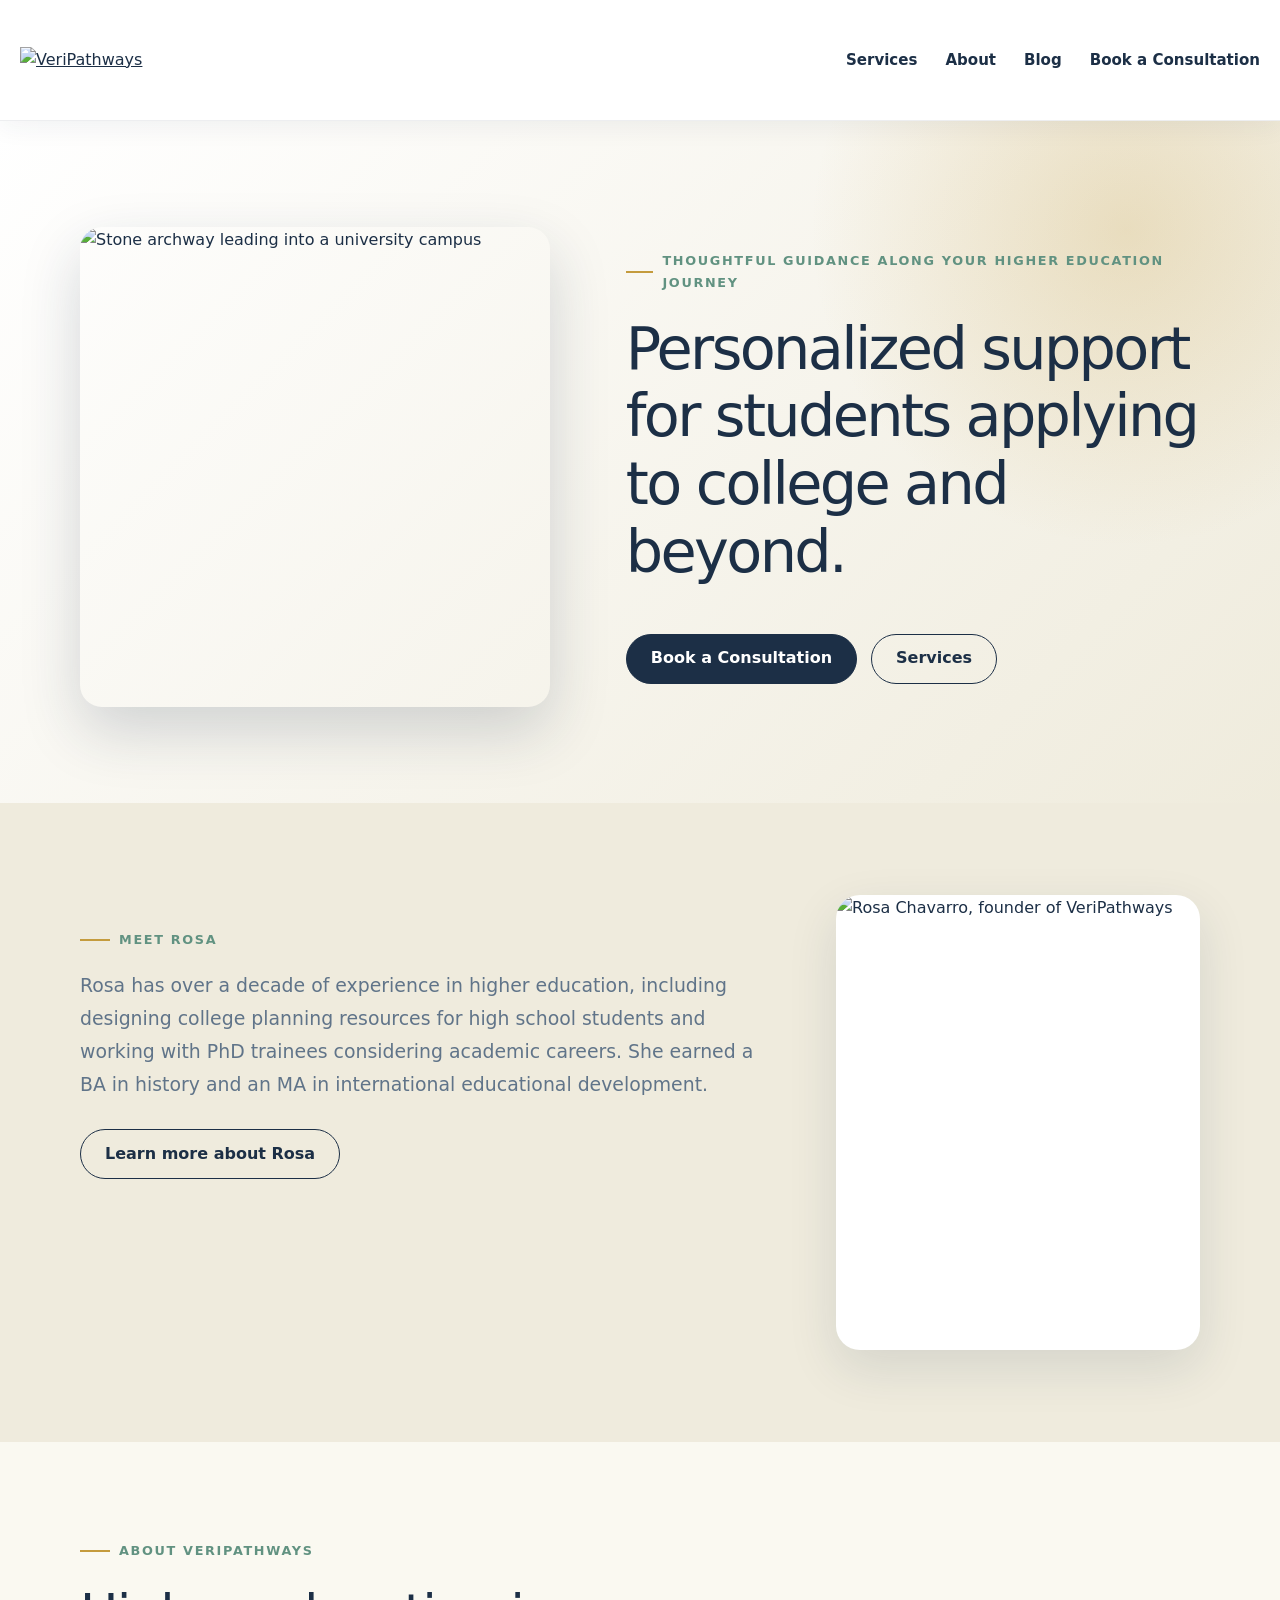
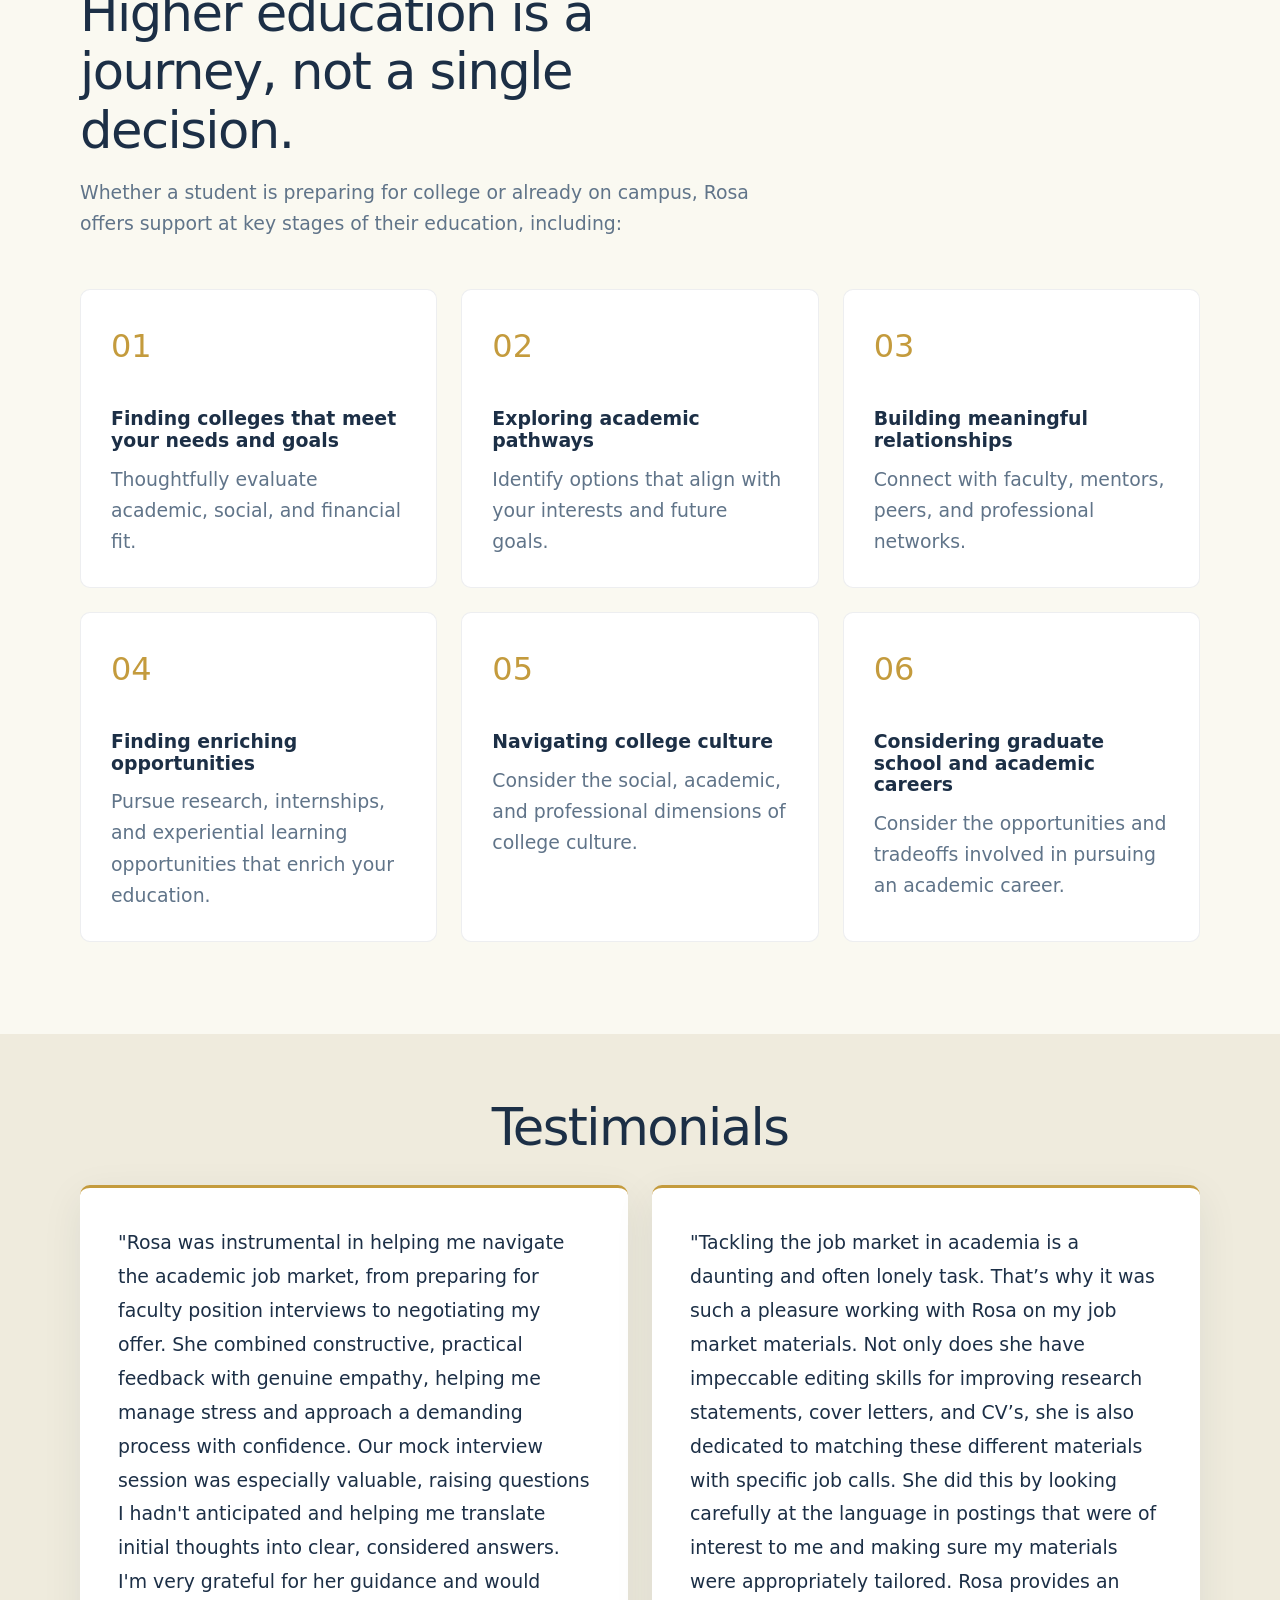
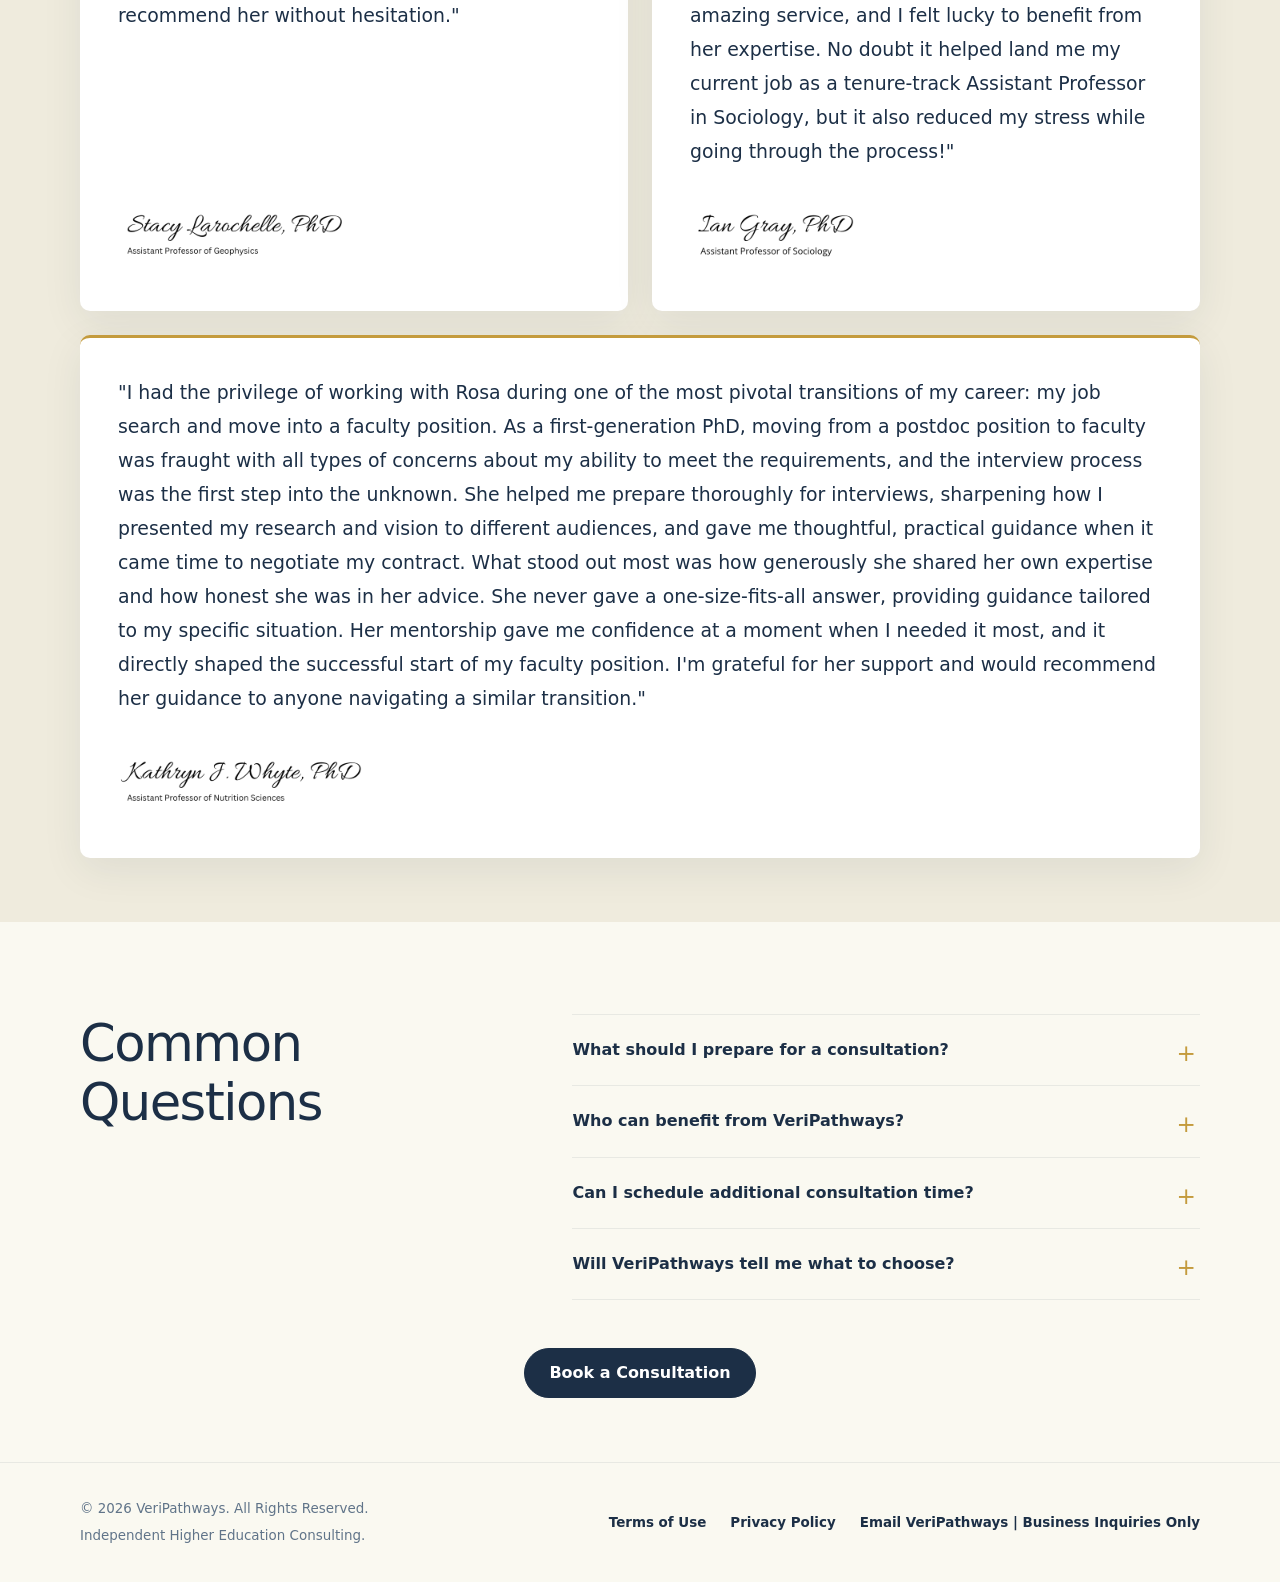
==== commit 0c0bbfdd: "poc" ====
--- a/index.html
+++ b/index.html
@@ -23,6 +23,7 @@
             <ul class="nav-links" id="main-navigation">
                 <li><a href="services.html">Services</a></li>
                 <li><a href="about.html">About</a></li>
+                <li><a href="blog/index.html">Blog</a></li>
                 <li><a href="https://calendar.app.google/QWCmZcuxgJFNvqA4A" data-consultation-link>Book a Consultation</a></li>
             </ul>
         </nav>
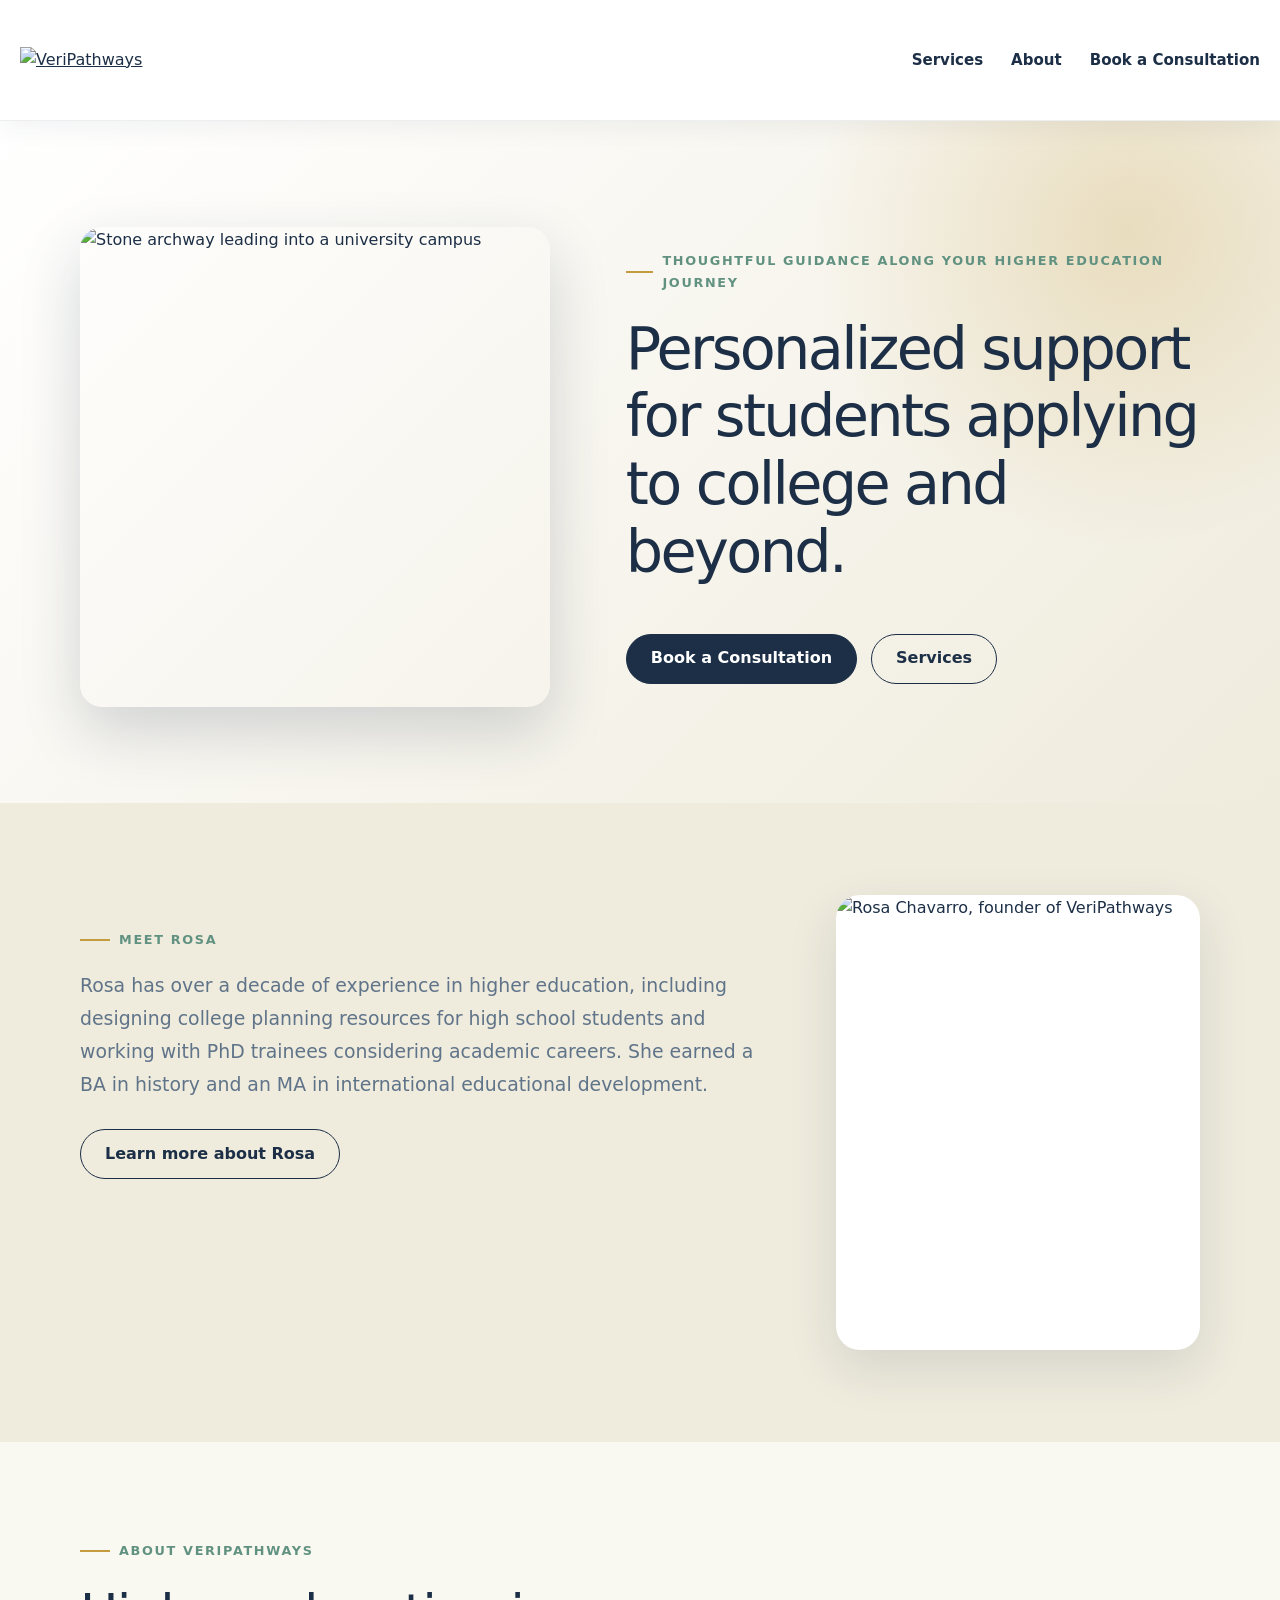
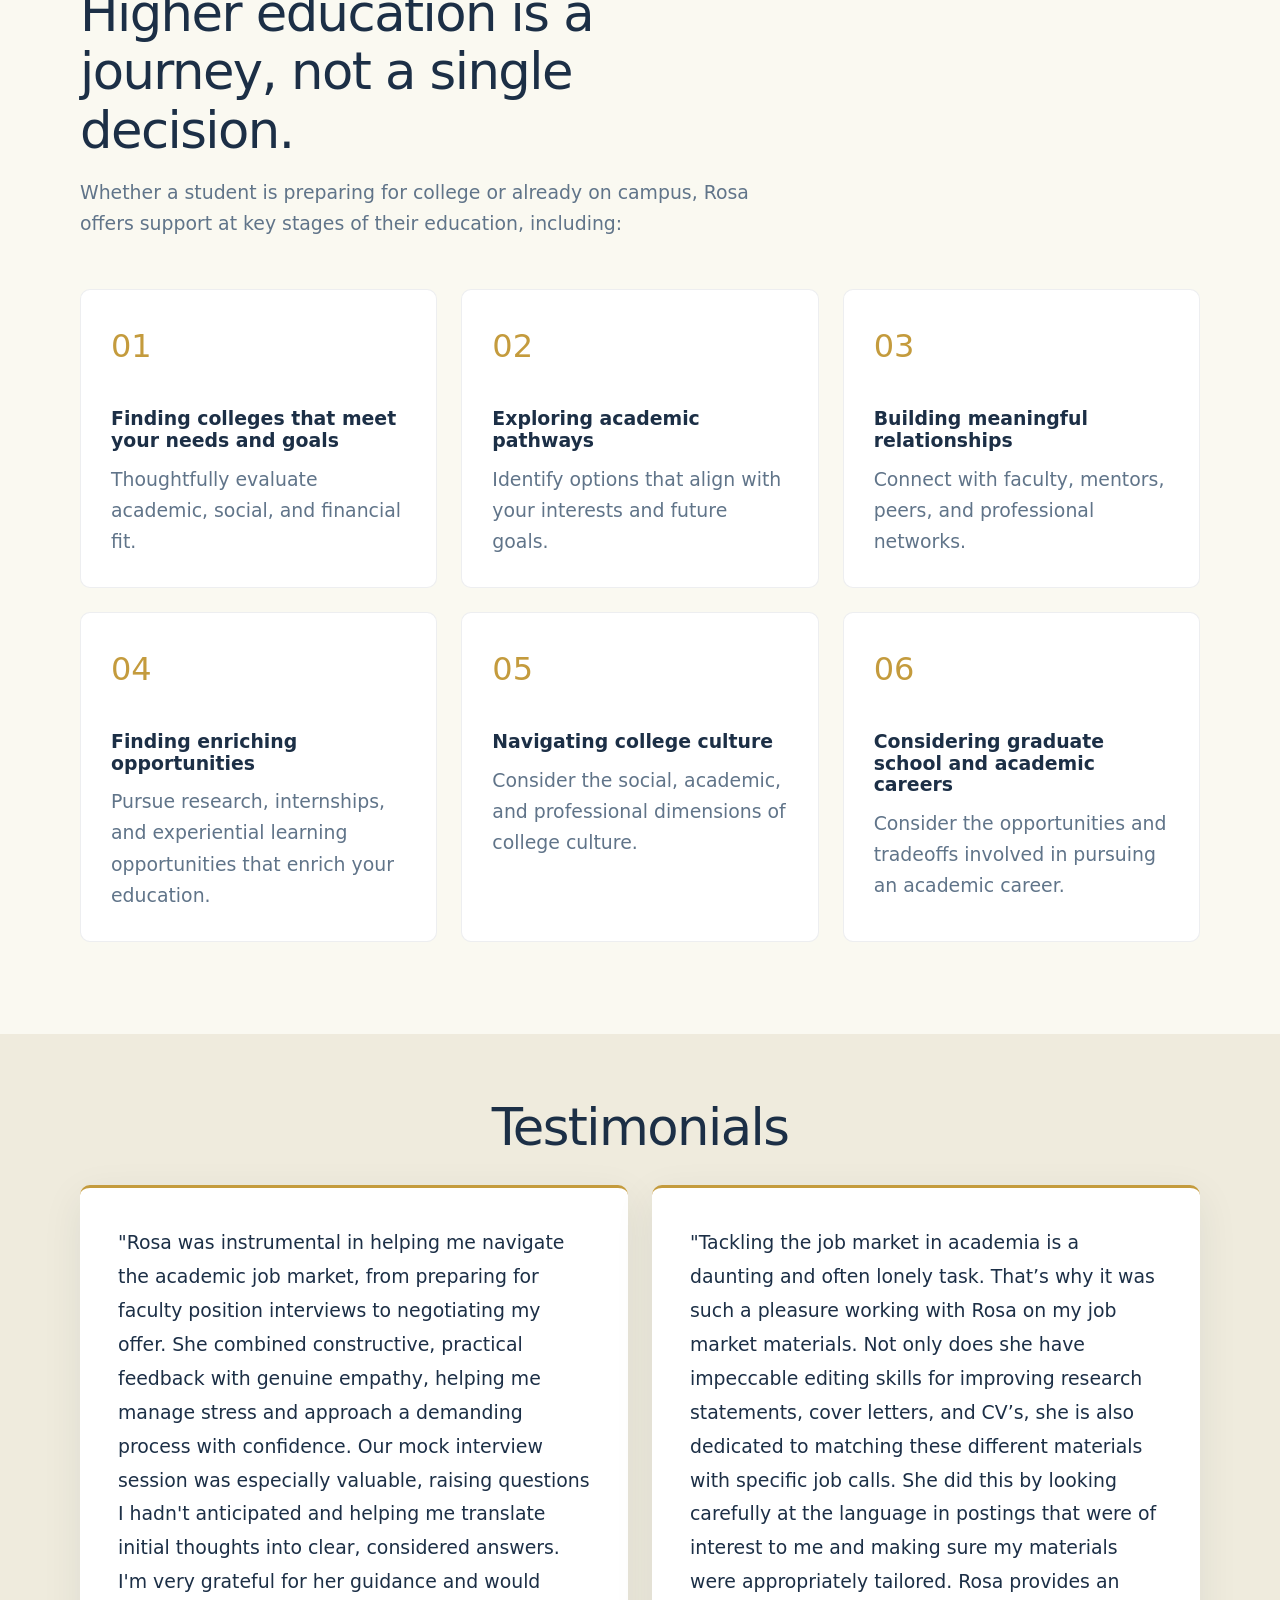
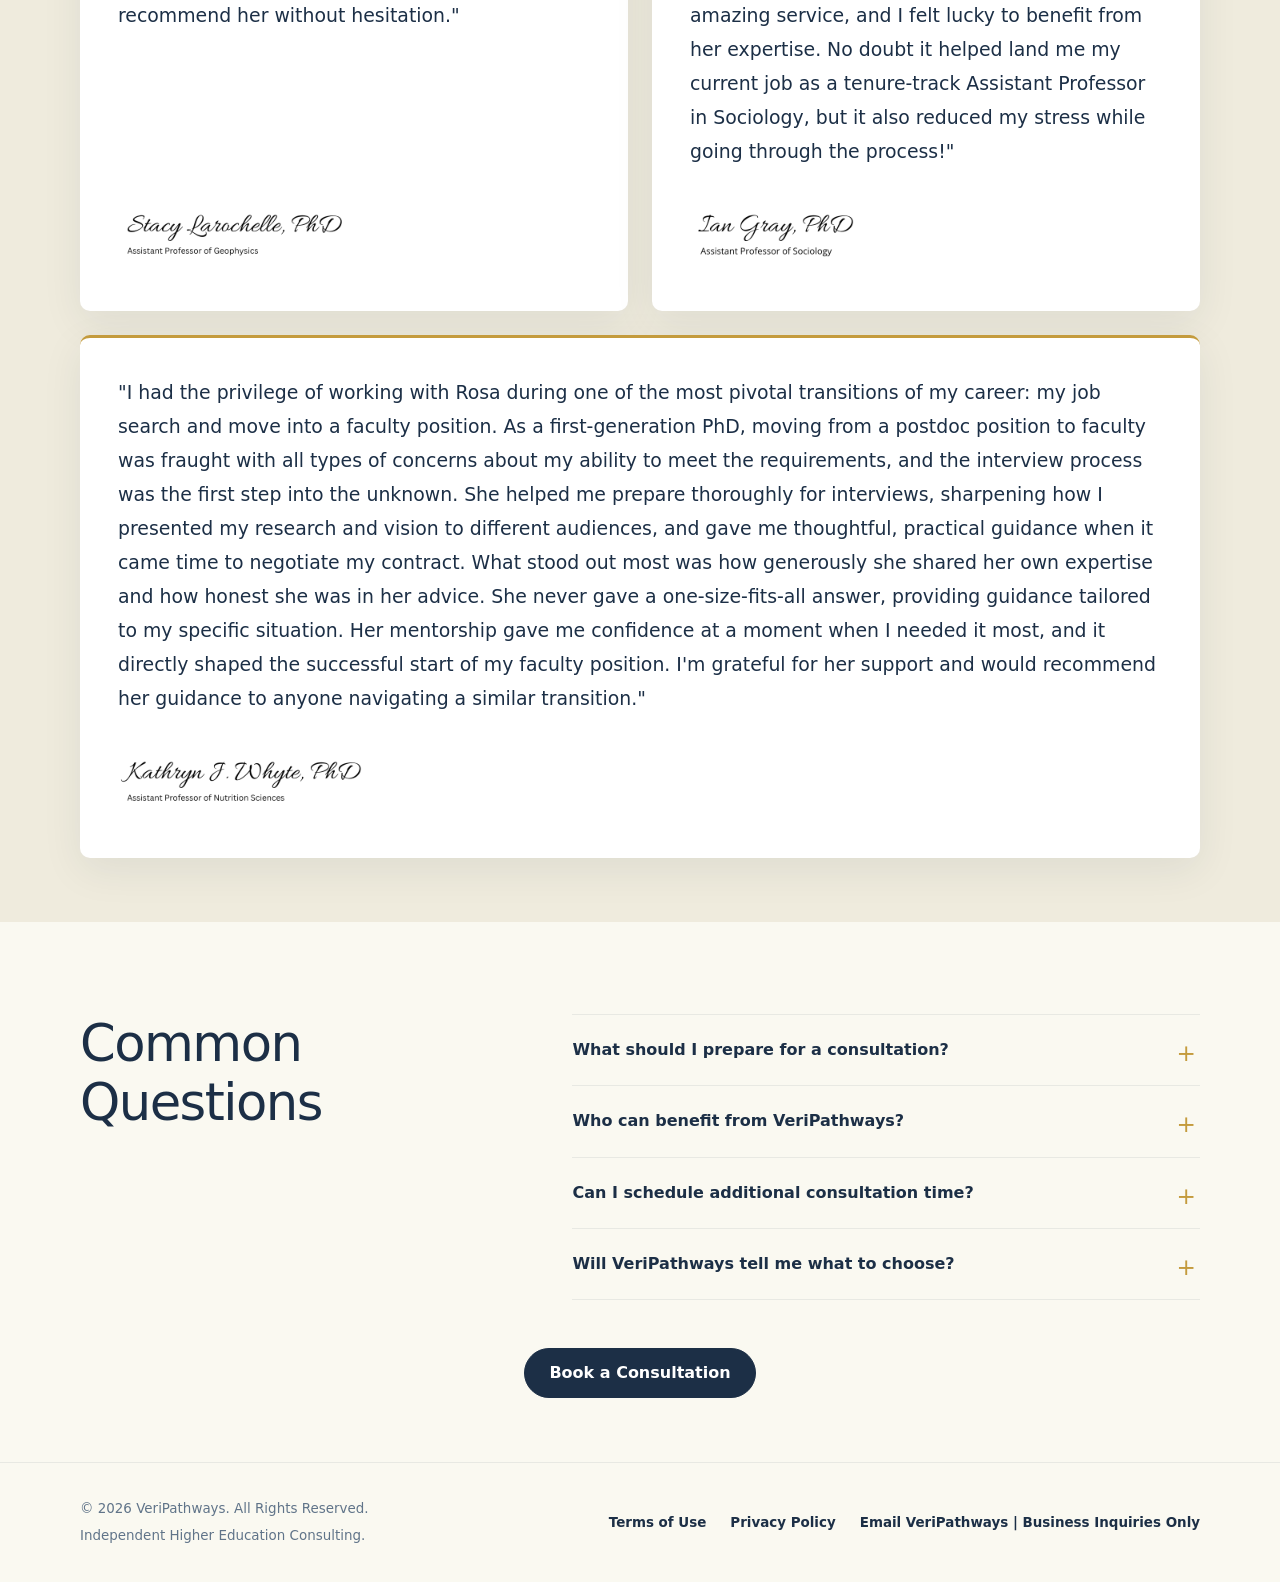
==== commit 7d3aa0d2: "scheduler update" ====
--- a/index.html
+++ b/index.html
@@ -23,8 +23,7 @@
             <ul class="nav-links" id="main-navigation">
                 <li><a href="services.html">Services</a></li>
                 <li><a href="about.html">About</a></li>
-                <li><a href="blog/index.html">Blog</a></li>
-                <li><a href="https://calendar.app.google/QWCmZcuxgJFNvqA4A" data-consultation-link>Book a Consultation</a></li>
+                <li><a href="mailto:info@veripathways.com?subject=Consultation%20Appointment&amp;body=Hello%2C%0A%0AI%27d%20like%20to%20schedule%20a%20consultation%20with%20Veripathways.%20Here%20is%20my%20information%20to%20get%20started%3A%0A%0A-%20First%20Name%3A%0A-%20Last%20Name%3A%0A-%20Email%20Address%3A%0A-%20Phone%20Number%3A%0A-%20High%20School%3A%0A-%20Cumulative%20GPA%3A%0A-%20ACT%2FSAT%20Score%3A%0A%0AThank%20you%2C%20and%20I%20look%20forward%20to%20hearing%20from%20you%21" data-consultation-link>Book a Consultation</a></li>
             </ul>
         </nav>
     </header>
@@ -39,7 +38,7 @@
                     <p class="eyebrow">Thoughtful guidance along your higher education journey</p>
                     <h1>Personalized support for students applying to college and beyond.</h1>
                     <div class="hero-actions">
-                        <a class="button" href="https://calendar.app.google/QWCmZcuxgJFNvqA4A" data-consultation-link>Book a Consultation</a>
+                        <a class="button" href="mailto:info@veripathways.com?subject=Consultation%20Appointment&amp;body=Hello%2C%0A%0AI%27d%20like%20to%20schedule%20a%20consultation%20with%20Veripathways.%20Here%20is%20my%20information%20to%20get%20started%3A%0A%0A-%20First%20Name%3A%0A-%20Last%20Name%3A%0A-%20Email%20Address%3A%0A-%20Phone%20Number%3A%0A-%20High%20School%3A%0A-%20Cumulative%20GPA%3A%0A-%20ACT%2FSAT%20Score%3A%0A%0AThank%20you%2C%20and%20I%20look%20forward%20to%20hearing%20from%20you%21" data-consultation-link>Book a Consultation</a>
                         <a class="button button-secondary" href="services.html">Services</a>
                     </div>
                 </div>
@@ -225,7 +224,7 @@
 
         <section class="page-bottom-action" aria-label="Book a consultation">
             <div class="container">
-                <a class="button" href="https://calendar.app.google/QWCmZcuxgJFNvqA4A" data-consultation-link>Book a Consultation</a>
+                <a class="button" href="mailto:info@veripathways.com?subject=Consultation%20Appointment&amp;body=Hello%2C%0A%0AI%27d%20like%20to%20schedule%20a%20consultation%20with%20Veripathways.%20Here%20is%20my%20information%20to%20get%20started%3A%0A%0A-%20First%20Name%3A%0A-%20Last%20Name%3A%0A-%20Email%20Address%3A%0A-%20Phone%20Number%3A%0A-%20High%20School%3A%0A-%20Cumulative%20GPA%3A%0A-%20ACT%2FSAT%20Score%3A%0A%0AThank%20you%2C%20and%20I%20look%20forward%20to%20hearing%20from%20you%21" data-consultation-link>Book a Consultation</a>
             </div>
         </section>
     </main>
